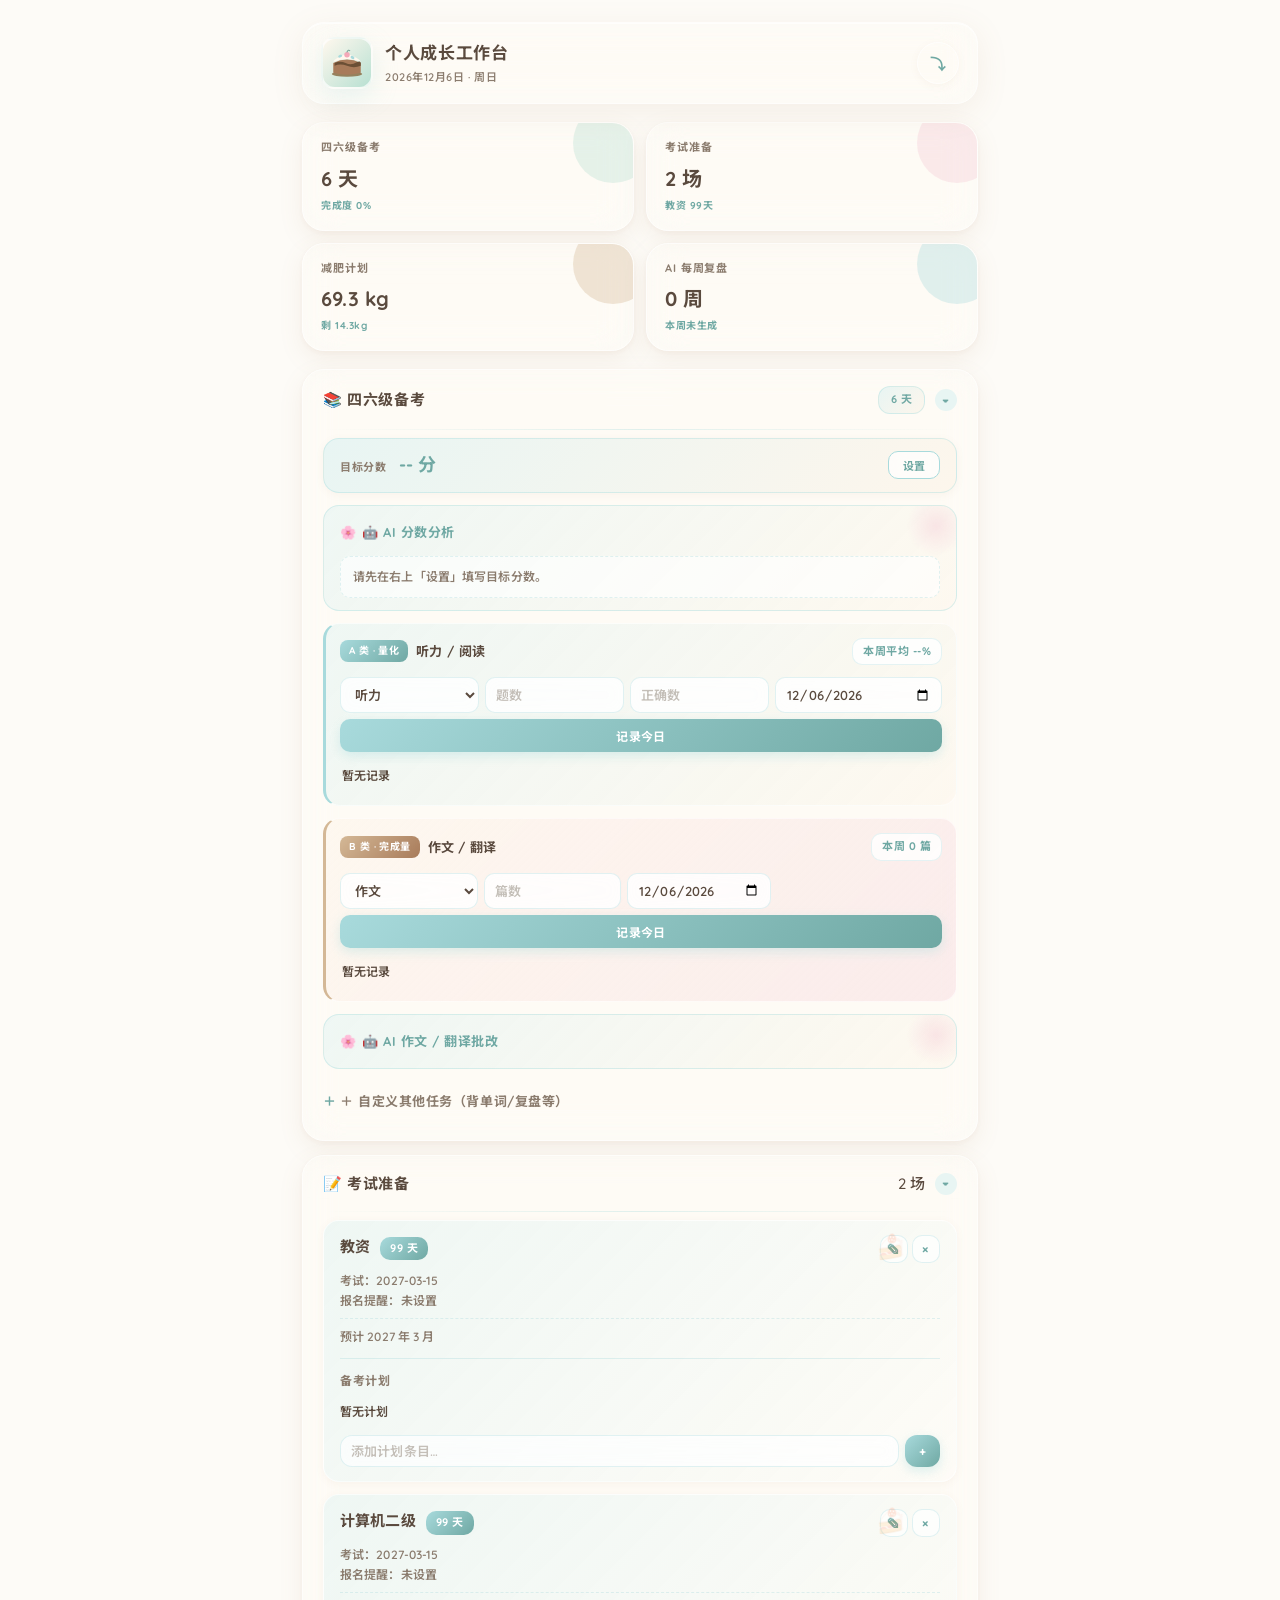
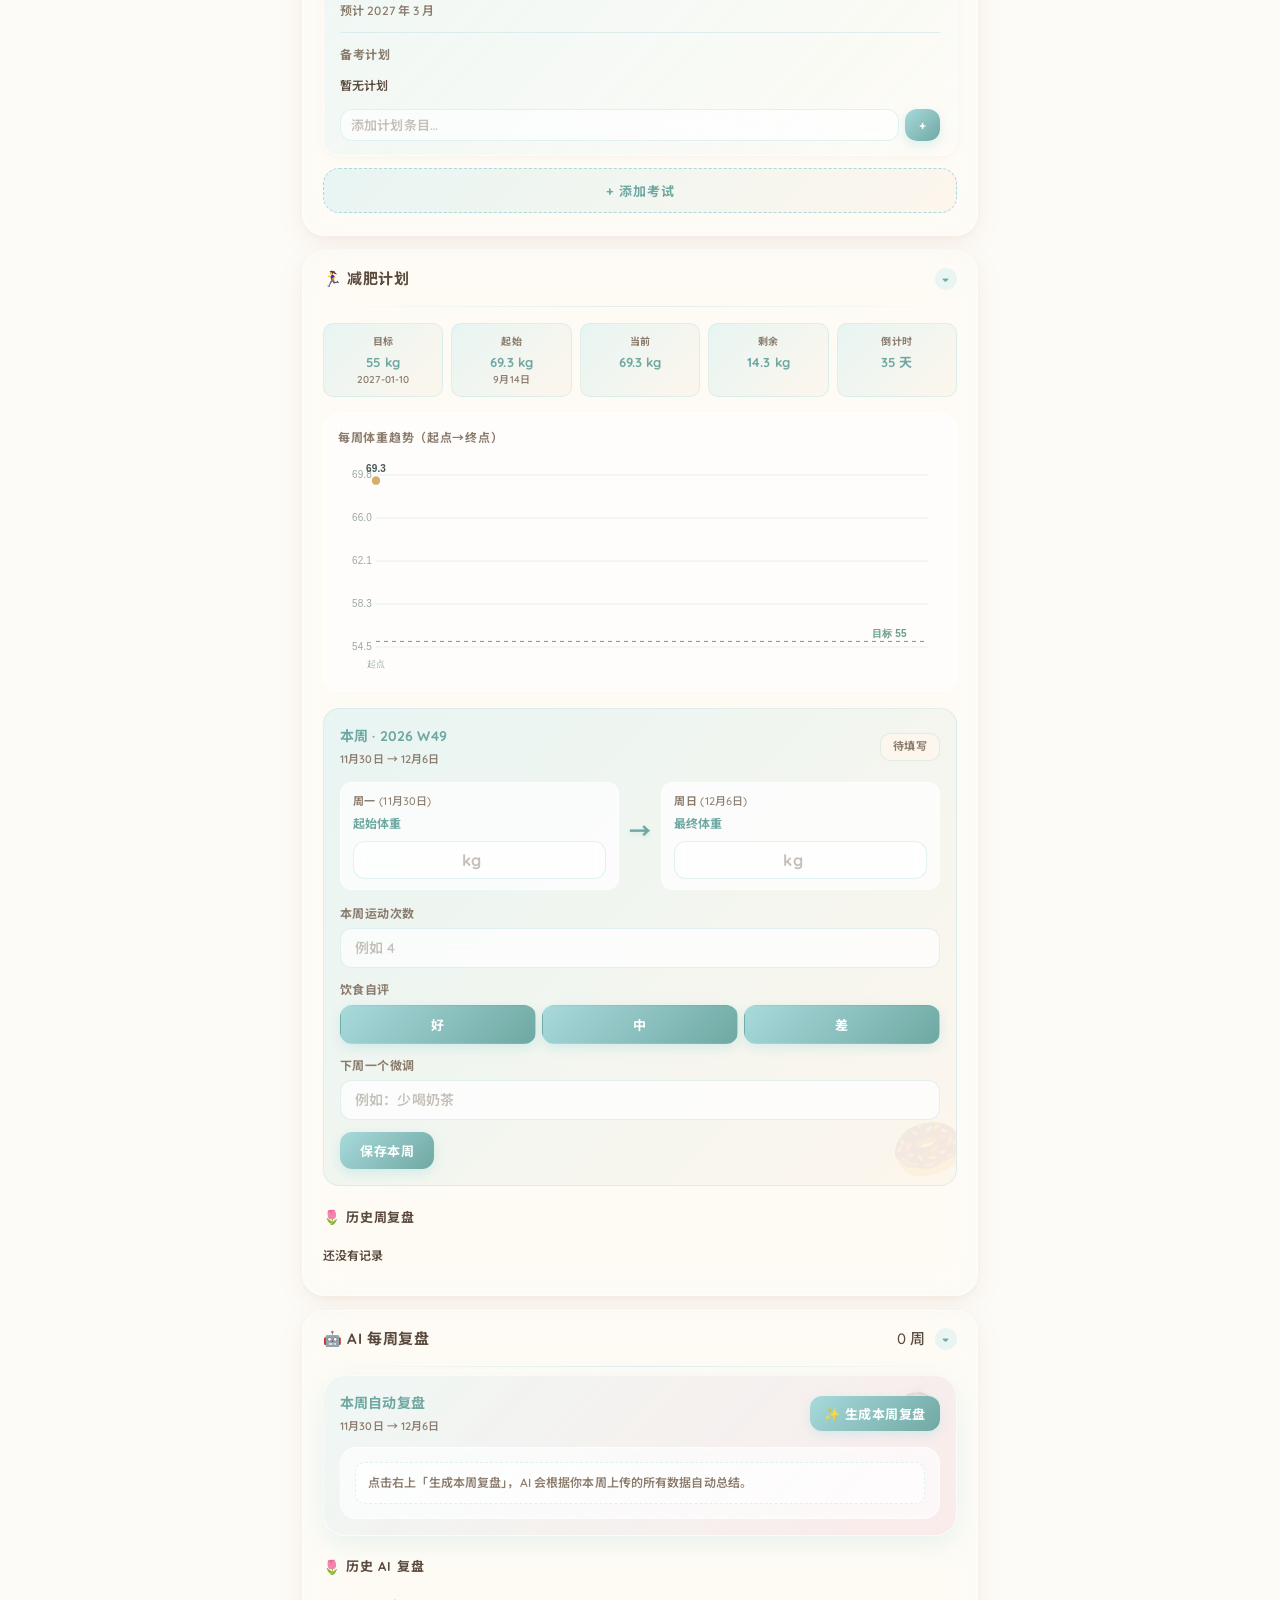
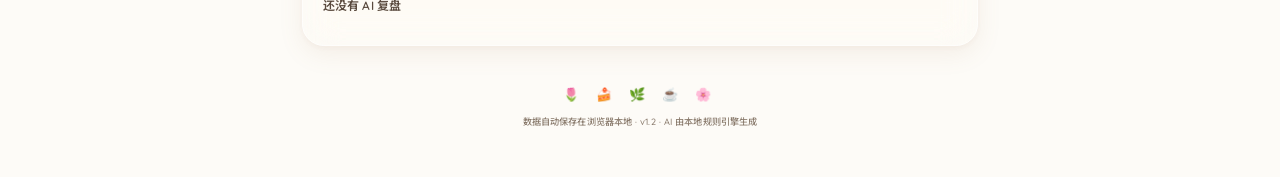
==== index.html @ 2eb0ab90 "Add files via upload" ====
<!DOCTYPE html>
<html lang="zh-CN">
<head>
<meta charset="UTF-8" />
<meta name="viewport" content="width=device-width, initial-scale=1.0, maximum-scale=1.0, user-scalable=no" />
<meta name="apple-mobile-web-app-capable" content="yes" />
<meta name="apple-mobile-web-app-status-bar-style" content="default" />
<meta name="theme-color" content="#a8dadc" />
<title>个人成长工作台</title>
<link rel="preconnect" href="https://fonts.googleapis.com">
<link rel="preconnect" href="https://fonts.gstatic.com" crossorigin>
<link href="https://fonts.googleapis.com/css2?family=Quicksand:wght@500;600;700&family=Noto+Sans+SC:wght@500;600;700&display=swap" rel="stylesheet">
<link rel="stylesheet" href="styles.css" />
</head>
<body>
<!-- 韩式装饰背景层：磨砂柔光 + 波点 + 蕾丝边缘 -->
<div class="bg-deco">
  <div class="bg-blob bg-blob-1"></div>
  <div class="bg-blob bg-blob-2"></div>
  <div class="bg-blob bg-blob-3"></div>
  <div class="bg-dots"></div>
  <svg class="bg-lace-top" viewBox="0 0 1200 60" preserveAspectRatio="none" aria-hidden="true">
    <path d="M0,30 Q30,0 60,30 T120,30 T180,30 T240,30 T300,30 T360,30 T420,30 T480,30 T540,30 T600,30 T660,30 T720,30 T780,30 T840,30 T900,30 T960,30 T1020,30 T1080,30 T1140,30 T1200,30 L1200,60 L0,60 Z" fill="rgba(255,255,255,0.55)"/>
  </svg>
  <svg class="bg-lace-bottom" viewBox="0 0 1200 60" preserveAspectRatio="none" aria-hidden="true">
    <path d="M0,30 Q30,60 60,30 T120,30 T180,30 T240,30 T300,30 T360,30 T420,30 T480,30 T540,30 T600,30 T660,30 T720,30 T780,30 T840,30 T900,30 T960,30 T1020,30 T1080,30 T1140,30 T1200,30 L1200,0 L0,0 Z" fill="rgba(255,255,255,0.45)"/>
  </svg>
</div>

<div class="app">
  <!-- 顶部 / 仪表盘 -->
  <header class="topbar">
    <div class="brand">
      <div class="logo">
        <svg viewBox="0 0 64 64" width="44" height="44" aria-hidden="true">
          <!-- 蛋糕底盘 -->
          <ellipse cx="32" cy="48" rx="22" ry="4" fill="#8b6f47" opacity="0.85"/>
          <!-- 蛋糕体（巧克力层） -->
          <path d="M12 32 Q32 22 52 32 L52 46 Q32 52 12 46 Z" fill="#a87b5a"/>
          <!-- 奶油层 -->
          <path d="M12 30 Q32 22 52 30 Q52 26 32 18 Q12 26 12 30 Z" fill="#fff8ee"/>
          <!-- 巧克力淋面 -->
          <path d="M14 32 Q22 28 30 32 Q38 36 46 31 Q52 28 52 32 L52 36 Q42 40 32 36 Q22 32 14 36 Z" fill="#6b4f35"/>
          <!-- 樱桃 -->
          <circle cx="32" cy="20" r="4" fill="#f4a8b8"/>
          <path d="M32 16 Q34 12 36 14" stroke="#7ba89a" stroke-width="1.5" fill="none" stroke-linecap="round"/>
          <!-- 薄荷叶 -->
          <ellipse cx="22" cy="22" rx="3" ry="2" fill="#a8dadc" transform="rotate(-25 22 22)"/>
          <ellipse cx="40" cy="24" rx="3" ry="2" fill="#a8dadc" transform="rotate(30 40 24)"/>
        </svg>
      </div>
      <div>
        <h1>个人成长工作台</h1>
        <div class="today" id="todayDate"></div>
      </div>
    </div>
    <button class="icon-btn" id="toggleAllBtn" title="展开/折叠全部">⤵︎</button>
  </header>

  <!-- 仪表盘卡片 -->
  <section class="dashboard">
    <div class="card-mini" data-target="cet">
      <div class="card-mini-title">四六级备考</div>
      <div class="card-mini-value" id="dashCetDays">-- 天</div>
      <div class="card-mini-sub" id="dashCetProgress">完成度 0%</div>
    </div>
    <div class="card-mini" data-target="exam">
      <div class="card-mini-title">考试准备</div>
      <div class="card-mini-value" id="dashExamCount">0 场</div>
      <div class="card-mini-sub" id="dashExamNearest">最近 --</div>
    </div>
    <div class="card-mini" data-target="weight">
      <div class="card-mini-title">减肥计划</div>
      <div class="card-mini-value" id="dashWeight">-- kg</div>
      <div class="card-mini-sub" id="dashWeightGoal">目标 55 kg</div>
    </div>
    <div class="card-mini" data-target="weekly">
      <div class="card-mini-title">AI 每周复盘</div>
      <div class="card-mini-value" id="dashWeeklyCount">0 周</div>
      <div class="card-mini-sub" id="dashWeeklyStatus">未生成</div>
    </div>
  </section>

  <!-- 模块 1：四六级 -->
  <section class="module" id="module-cet">
    <header class="module-header" data-collapse="cet">
      <h2>📚 四六级备考</h2>
      <div class="module-meta">
        <span id="cetCountdown" class="countdown">-- 天</span>
        <span class="collapse-icon">▾</span>
      </div>
    </header>
    <div class="module-body" id="body-cet">

      <!-- 目标分数 -->
      <div class="cet-goal-bar">
        <div class="cgb-text">
          <span class="cgb-label">目标分数</span>
          <span class="cgb-value" id="cetGoalDisplay">-- 分</span>
        </div>
        <div class="cgb-actions">
          <button class="btn-mini" id="editCetGoalBtn">设置</button>
        </div>
      </div>

      <!-- AI 分析 -->
      <details class="ai-panel" id="cetAIPanel" open>
        <summary>🤖 AI 分数分析</summary>
        <div class="ai-content" id="cetAIContent">
          <div class="ai-empty">先设置目标分数并录入数据，AI 才会出分析。</div>
        </div>
      </details>

      <!-- A 类 -->
      <div class="cet-block cet-a">
        <div class="cet-block-head">
          <span class="cet-tag tag-a">A 类 · 量化</span>
          <h3>听力 / 阅读</h3>
          <span class="cet-stat" id="cetAStat">本周平均 --%</span>
        </div>
        <form class="cet-add" id="cetAAddForm">
          <div class="cet-add-grid">
            <select id="cetAType" required>
              <option value="听力">听力</option>
              <option value="阅读">阅读</option>
            </select>
            <input type="number" id="cetACount" placeholder="题数" min="1" required />
            <input type="number" id="cetARight" placeholder="正确数" min="0" required />
            <input type="date" id="cetADate" required />
          </div>
          <button type="submit" class="btn-primary">记录今日</button>
        </form>
        <div class="cet-list" id="cetAList"></div>
      </div>

      <!-- B 类 -->
      <div class="cet-block cet-b">
        <div class="cet-block-head">
          <span class="cet-tag tag-b">B 类 · 完成量</span>
          <h3>作文 / 翻译</h3>
          <span class="cet-stat" id="cetBStat">本周 0 篇</span>
        </div>
        <form class="cet-add" id="cetBAddForm">
          <div class="cet-add-grid">
            <select id="cetBType" required>
              <option value="作文">作文</option>
              <option value="翻译">翻译</option>
            </select>
            <input type="number" id="etBCount" placeholder="篇数" min="1" required />
            <input type="date" id="cetBDate" required />
          </div>
          <button type="submit" class="btn-primary">记录今日</button>
        </form>
        <div class="cet-list" id="cetBList"></div>
      </div>

      <!-- AI 批改：作文/翻译 -->
      <details class="ai-panel" id="cetGradePanel">
        <summary>🤖 AI 作文 / 翻译批改</summary>
        <div class="ai-content">
          <form id="gradeForm" class="grade-form">
            <div class="form-row">
              <label>类型</label>
              <select id="gradeType" required>
                <option value="作文">作文</option>
                <option value="翻译">翻译</option>
              </select>
            </div>
            <div class="form-row">
              <label>原文（粘贴或上传图片）</label>
              <textarea id="gradeText" rows="6" maxlength="2000" placeholder="粘贴你写的英文…"></textarea>
            </div>
            <div class="form-row grade-upload-row">
              <label class="file-btn">
                📷 上传图片自动识别（OCR）
                <input type="file" id="gradeImage" accept="image/*" hidden />
              </label>
              <span class="file-status" id="gradeOcrStatus"></span>
              <button type="button" class="btn-mini" id="clearOcrBtn" style="display:none;">清除识别结果</button>
            </div>
            <button type="submit" class="btn-primary">🤖 AI 批改</button>
          </form>

          <div class="grade-result" id="gradeResult"></div>

          <h4 class="section-subtitle">批改记录</h4>
          <div class="grade-history" id="gradeHistory"></div>
        </div>
      </details>

      <!-- 自定义任务 -->
      <details class="add-task-wrap">
        <summary>＋ 自定义其他任务（背单词/复盘等）</summary>
        <form class="add-form" id="cetAddForm" style="margin-top:8px;">
          <input type="text" id="cetNewTask" placeholder="任务名…" maxlength="40" required />
          <button type="submit" class="btn-primary">添加</button>
        </form>
        <div class="task-list" id="cetTaskList" style="margin-top:8px;"></div>
      </details>

    </div>
  </section>

  <!-- 模块 2：考试准备 -->
  <section class="module" id="module-exam">
    <header class="module-header" data-collapse="exam">
      <h2>📝 考试准备</h2>
      <div class="module-meta">
        <span id="examTotal">0 场</span>
        <span class="collapse-icon">▾</span>
      </div>
    </header>
    <div class="module-body" id="body-exam">
      <div id="examList" class="exam-list"></div>
      <button class="btn-add-exam" id="addExamBtn">+ 添加考试</button>
    </div>
  </section>

  <!-- 模块 3：减肥计划 -->
  <section class="module" id="module-weight">
    <header class="module-header" data-collapse="weight">
      <h2>🏃‍♀️ 减肥计划</h2>
      <div class="module-meta">
        <span class="collapse-icon">▾</span>
      </div>
    </header>
    <div class="module-body" id="body-weight">
      <div class="weight-summary">
        <div class="weight-stat">
          <div class="label">目标</div>
          <div class="value">55 kg<br><small>2027-01-10</small></div>
        </div>
        <div class="weight-stat">
          <div class="label">起始</div>
          <div class="value">69.3 kg<br><small>9月14日</small></div>
        </div>
        <div class="weight-stat">
          <div class="label">当前</div>
          <div class="value" id="weightCurrent">--</div>
        </div>
        <div class="weight-stat">
          <div class="label">剩余</div>
          <div class="value" id="weightRemain">--</div>
        </div>
        <div class="weight-stat">
          <div class="label">倒计时</div>
          <div class="value" id="weightCountdown">--</div>
        </div>
      </div>

      <div class="weight-chart-wrap">
        <div class="chart-header"><h3>每周体重趋势（起点→终点）</h3></div>
        <canvas id="weightChart" width="600" height="240"></canvas>
      </div>

      <!-- 本周周记录 -->
      <div class="weight-week-card" id="weightWeekCard">
        <div class="week-card-head">
          <div>
            <div class="week-card-title" id="weekCardTitle">本周</div>
            <div class="week-card-dates" id="weekCardDates">-- → --</div>
          </div>
          <div class="week-card-status" id="weekCardStatus">待填写</div>
        </div>

        <div class="dual-weight">
          <div class="dw-block">
            <div class="dw-label">周一 <span id="dwMonDate">--</span></div>
            <div class="dw-name">起始体重</div>
            <input type="number" step="0.1" id="wwStartWeight" placeholder="kg" />
          </div>
          <div class="dw-arrow">→</div>
          <div class="dw-block">
            <div class="dw-label">周日 <span id="dwSunDate">--</span></div>
            <div class="dw-name">最终体重</div>
            <input type="number" step="0.1" id="wwEndWeight" placeholder="kg" />
          </div>
        </div>

        <div class="form-row">
          <label>本周运动次数</label>
          <input type="number" id="wwExercise" min="0" placeholder="例如 4" />
        </div>
        <div class="form-row">
          <label>饮食自评</label>
          <div class="rating-group" id="wwRatingGroup">
            <button type="button" data-val="好">好</button>
            <button type="button" data-val="中">中</button>
            <button type="button" data-val="差">差</button>
          </div>
        </div>
        <div class="form-row">
          <label>下周一个微调</label>
          <input type="text" id="wwTweak" maxlength="60" placeholder="例如：少喝奶茶" />
        </div>
        <button type="submit" class="btn-primary" id="wwSubmitBtn">保存本周</button>
      </div>

      <h3 class="section-title">历史周复盘</h3>
      <div id="weeklyWeightList" class="weekly-list"></div>
    </div>
  </section>

  <!-- 模块 4：AI 每周复盘 -->
  <section class="module" id="module-weekly">
    <header class="module-header" data-collapse="weekly">
      <h2>🤖 AI 每周复盘</h2>
      <div class="module-meta">
        <span id="weeklyTotal">0 周</span>
        <span class="collapse-icon">▾</span>
      </div>
    </header>
    <div class="module-body" id="body-weekly">
      <div class="ai-card">
        <div class="ai-card-head">
          <div>
            <div class="ai-card-title">本周自动复盘</div>
            <div class="ai-card-sub" id="aiWeekRange">-- → --</div>
          </div>
          <button class="btn-primary" id="genWeeklyBtn">✨ 生成本周复盘</button>
        </div>
        <div class="ai-result" id="aiWeeklyResult">
          <div class="ai-empty">点击右上「生成本周复盘」，AI 会根据你本周上传的所有数据自动总结。</div>
        </div>
      </div>

      <h3 class="section-title">历史 AI 复盘</h3>
      <div id="weeklyReviewList" class="weekly-list"></div>
    </div>
  </section>

  <footer class="footer">
    <small>数据自动保存在浏览器本地 · v1.2 · AI 由本地规则引擎生成</small>
  </footer>
</div>

<!-- 目标分数弹窗 -->
<div class="modal" id="goalModal">
  <div class="modal-content">
    <div class="modal-header">
      <h3>设置四六级目标分数</h3>
      <button class="close-btn" id="goalModalClose">×</button>
    </div>
    <form id="goalForm">
      <div class="form-row">
        <label>目标分数（425=及格，500=良好，600=优秀，650=高分）</label>
        <input type="number" id="goalInput" min="0" max="710" required />
      </div>
      <div class="modal-actions">
        <button type="button" class="btn-secondary" id="goalModalCancel">取消</button>
        <button type="submit" class="btn-primary">保存</button>
      </div>
    </form>
  </div>
</div>

<!-- 添加考试弹窗 -->
<div class="modal" id="examModal">
  <div class="modal-content">
    <div class="modal-header">
      <h3 id="examModalTitle">添加考试</h3>
      <button class="close-btn" id="examModalClose">×</button>
    </div>
    <form id="examForm">
      <input type="hidden" id="examEditId" />
      <div class="form-row">
        <label>考试名称</label>
        <input type="text" id="examName" maxlength="30" required />
      </div>
      <div class="form-row">
        <label>考试日期</label>
        <input type="date" id="examDate" />
      </div>
      <div class="form-row">
        <label>报名提醒日期</label>
        <input type="date" id="examSignDate" />
      </div>
      <div class="form-row">
        <label>备注</label>
        <textarea id="examNote" rows="2" maxlength="120"></textarea>
      </div>
      <div class="modal-actions">
        <button type="button" class="btn-secondary" id="examModalCancel">取消</button>
        <button type="submit" class="btn-primary">保存</button>
      </div>
    </form>
  </div>
</div>

<div class="toast" id="toast"></div>

<!-- OCR 加载提示 -->
<div id="ocrLoader" class="ocr-loader" style="display:none;">
  <div class="ocr-loader-inner">
    <div class="spinner"></div>
    <div>首次使用 OCR 正在加载识别引擎（约 13MB）…</div>
    <div class="ocr-sub" id="ocrLoaderSub">0%</div>
  </div>
</div>

<script src="app.js"></script>
</body>
</html>
---- styles.css ----
/* ==========================================================
   🌿🍰 薄荷巧克力 · 韩式简约治愈风
   ========================================================== */

:root {
  /* —— 薄荷巧克力主题 —— */
  --primary: #a8dadc;          /* Tiffany 蓝 / 薄荷绿 */
  --primary-2: #b8e0d2;        /* 浅薄荷 */
  --primary-dark: #6fa8a3;     /* 深薄荷 */
  --primary-bg: #e8f5f3;       /* 薄荷奶霜 */

  --choco: #a87b5a;            /* 巧克力棕 */
  --choco-dark: #6b4f35;       /* 深可可 */
  --choco-light: #d4b896;      /* 牛奶巧克力 */
  --cream: #fff8ee;            /* 奶油白 */
  --cream-2: #fdf6ec;          /* 浅奶油 */

  --accent-pink: #f4c8d4;      /* 淡粉（点缀） */
  --accent-rose: #e8a8b8;      /* 樱花粉 */
  --gray-soft: #e8e6e1;        /* 雾灰 */
  --gray-mid: #c4bfb8;         /* 中雾灰 */

  --bg: #fdfbf7;               /* 整体奶白底 */
  --bg-gradient: linear-gradient(135deg, #fdf6ec 0%, #e8f5f3 50%, #f4e8e0 100%);
  --card: rgba(255, 255, 255, 0.72);
  --card-solid: #ffffff;
  --text: #5a4a3e;             /* 暖棕文字 */
  --text-soft: #8b7c6e;        /* 浅棕 */
  --text-mint: #6fa8a3;        /* 薄荷色文字 */
  --border: rgba(168, 219, 220, 0.35);

  --shadow-sm: 0 2px 8px rgba(168, 123, 90, 0.06);
  --shadow-md: 0 8px 24px rgba(168, 123, 90, 0.10), 0 2px 6px rgba(168, 123, 90, 0.05);
  --shadow-lg: 0 16px 48px rgba(168, 123, 90, 0.14), 0 4px 12px rgba(168, 123, 90, 0.06);
  --shadow-mint: 0 8px 24px rgba(168, 219, 220, 0.25);

  --radius-sm: 10px;
  --radius: 16px;
  --radius-lg: 22px;
  --radius-xl: 28px;

  --font-base: "Quicksand", "Noto Sans SC", "Hiragino Sans GB", "PingFang SC",
               "Microsoft YaHei UI", "HarmonyOS Sans SC", sans-serif;

  --glass-blur: blur(18px) saturate(140%);
  --glass-border: 1px solid rgba(255, 255, 255, 0.6);
  --glass-shadow: 0 8px 32px rgba(168, 123, 90, 0.10),
                  inset 0 1px 0 rgba(255, 255, 255, 0.7);
}

/* ===== 全局 ===== */
*, *::before, *::after {
  font-family: var(--font-base) !important;
  font-weight: 500;
  letter-spacing: 0.01em;
  box-sizing: border-box;
  margin: 0;
  padding: 0;
}

html, body {
  background: var(--bg);
  color: var(--text);
  font-family: var(--font-base);
  font-size: 15px;
  line-height: 1.6;
  font-weight: 500;
  -webkit-font-smoothing: antialiased;
  -webkit-tap-highlight-color: transparent;
  min-height: 100vh;
  position: relative;
  overflow-x: hidden;
}

body::before {
  /* 整页磨砂奶白渐变 */
  content: '';
  position: fixed;
  inset: 0;
  background: var(--bg-gradient);
  z-index: -2;
  pointer-events: none;
}

h1, h2, h3, h4 {
  font-family: var(--font-base);
  font-weight: 700 !important;
  letter-spacing: 0.02em;
  color: var(--text);
}

input, textarea, select, button {
  font-family: var(--font-base) !important;
  font-weight: 600;
}

/* ===== 韩式装饰背景层 ===== */
.bg-deco {
  position: fixed;
  inset: 0;
  z-index: -1;
  pointer-events: none;
  overflow: hidden;
}
.bg-blob {
  position: absolute;
  border-radius: 50%;
  filter: blur(60px);
  opacity: 0.45;
  animation: float 14s ease-in-out infinite;
}
.bg-blob-1 { width: 360px; height: 360px; background: #b8e0d2; top: -80px; left: -80px; animation-delay: 0s; }
.bg-blob-2 { width: 320px; height: 320px; background: #f4c8d4; bottom: 8%; right: -100px; animation-delay: -4s; }
.bg-blob-3 { width: 280px; height: 280px; background: #d4b896; top: 45%; left: 40%; opacity: 0.25; animation-delay: -8s; }

@keyframes float {
  0%, 100% { transform: translate(0, 0) scale(1); }
  50%      { transform: translate(30px, -20px) scale(1.06); }
}

.bg-dots {
  position: absolute;
  inset: 0;
  background-image:
    radial-gradient(circle, rgba(168, 123, 90, 0.10) 1.2px, transparent 1.5px);
  background-size: 28px 28px;
  opacity: 0.5;
}

.bg-lace-top {
  position: absolute;
  top: 0; left: 0;
  width: 100%;
  height: 32px;
  opacity: 0.7;
}
.bg-lace-bottom {
  position: absolute;
  bottom: 0; left: 0;
  width: 100%;
  height: 32px;
  opacity: 0.7;
}

/* ===== 容器 ===== */
.app {
  max-width: 720px;
  margin: 0 auto;
  padding: 18px;
  padding-bottom: 100px;
  position: relative;
}

/* ===== 顶部（磨砂导航） ===== */
.topbar {
  display: flex;
  justify-content: space-between;
  align-items: center;
  padding: 14px 18px;
  background: var(--glass-blur);
  -webkit-backdrop-filter: var(--glass-blur);
  backdrop-filter: var(--glass-blur);
  border: var(--glass-border);
  border-radius: var(--radius-lg);
  box-shadow: var(--glass-shadow);
  margin-bottom: 18px;
  position: sticky;
  top: 8px;
  z-index: 50;
}

.brand { display: flex; align-items: center; gap: 12px; }
.logo {
  width: 52px; height: 52px;
  border-radius: 14px;
  background: linear-gradient(135deg, var(--cream) 0%, var(--primary-2) 100%);
  display: flex; align-items: center; justify-content: center;
  box-shadow: var(--shadow-mint);
  flex-shrink: 0;
  border: 2px solid rgba(255, 255, 255, 0.7);
}
.topbar h1 {
  font-size: 17px;
  font-weight: 700 !important;
  color: var(--text);
  letter-spacing: 0.04em;
}
.today {
  font-size: 11px;
  color: var(--text-soft);
  margin-top: 3px;
  font-weight: 600;
  letter-spacing: 0.05em;
}

.icon-btn {
  background: var(--glass-blur);
  -webkit-backdrop-filter: var(--glass-blur);
  backdrop-filter: var(--glass-blur);
  border: var(--glass-border);
  width: 42px; height: 42px;
  border-radius: 50%;
  cursor: pointer;
  font-size: 16px;
  color: var(--text-mint);
  font-weight: 700;
  box-shadow: var(--shadow-sm);
  transition: all .25s ease;
}
.icon-btn:hover { transform: rotate(180deg); background: var(--primary-2); }

/* ===== 仪表盘 ===== */
.dashboard {
  display: grid;
  grid-template-columns: repeat(2, 1fr);
  gap: 12px;
  margin-bottom: 18px;
}

.card-mini {
  background: var(--glass-blur);
  -webkit-backdrop-filter: var(--glass-blur);
  backdrop-filter: var(--glass-blur);
  border-radius: var(--radius-lg);
  padding: 16px 18px;
  box-shadow: var(--shadow-md);
  border: var(--glass-border);
  cursor: pointer;
  transition: all .3s cubic-bezier(.4, 0, .2, 1);
  position: relative;
  overflow: hidden;
}
.card-mini::before {
  content: '';
  position: absolute;
  top: -20px; right: -20px;
  width: 80px; height: 80px;
  border-radius: 50%;
  background: var(--primary-2);
  opacity: 0.35;
  transition: all .3s;
}
.card-mini:nth-child(2)::before { background: var(--accent-pink); }
.card-mini:nth-child(3)::before { background: var(--choco-light); }
.card-mini:nth-child(4)::before { background: var(--primary); }
.card-mini:active { transform: scale(0.97); }
.card-mini:hover { transform: translateY(-3px); box-shadow: var(--shadow-lg); }
.card-mini:hover::before { transform: scale(1.3); opacity: 0.5; }

.card-mini-title {
  font-size: 11px;
  color: var(--text-soft);
  margin-bottom: 6px;
  font-weight: 700;
  letter-spacing: 0.08em;
  position: relative;
}
.card-mini-value {
  font-size: 20px;
  color: var(--text);
  margin-bottom: 3px;
  font-weight: 700 !important;
  position: relative;
}
.card-mini-sub {
  font-size: 10px;
  color: var(--text-mint);
  font-weight: 700;
  position: relative;
  letter-spacing: 0.05em;
}

/* ===== 模块 ===== */
.module {
  background: var(--glass-blur);
  -webkit-backdrop-filter: var(--glass-blur);
  backdrop-filter: var(--glass-blur);
  border-radius: var(--radius-lg);
  box-shadow: var(--shadow-md);
  margin-bottom: 14px;
  overflow: hidden;
  border: var(--glass-border);
  position: relative;
  transition: all .3s ease;
}

.module-header {
  display: flex;
  justify-content: space-between;
  align-items: center;
  padding: 16px 20px;
  cursor: pointer;
  user-select: none;
  position: relative;
}
.module-header::after {
  content: '';
  position: absolute;
  bottom: 0; left: 20px; right: 20px;
  height: 1px;
  background: linear-gradient(90deg, transparent, var(--border), transparent);
}

.module-header h2 {
  font-size: 15px;
  font-weight: 700 !important;
  color: var(--text);
  letter-spacing: 0.04em;
  display: flex;
  align-items: center;
  gap: 6px;
}

.module-meta { display: flex; align-items: center; gap: 10px; }
.countdown {
  background: linear-gradient(135deg, var(--primary-bg) 0%, var(--cream-2) 100%);
  color: var(--text-mint);
  font-size: 11px;
  padding: 4px 12px;
  border-radius: 12px;
  font-weight: 700;
  letter-spacing: 0.04em;
  border: 1px solid rgba(168, 219, 220, 0.4);
}
.collapse-icon {
  color: var(--text-mint);
  transition: transform .35s cubic-bezier(.4, 0, .2, 1);
  font-size: 13px;
  font-weight: 700;
  width: 22px; height: 22px;
  border-radius: 50%;
  background: var(--primary-bg);
  display: inline-flex;
  align-items: center;
  justify-content: center;
}
.module.collapsed .collapse-icon { transform: rotate(-90deg); }
.module-body {
  padding: 8px 20px 22px;
  max-height: 4500px;
  transition: max-height .4s cubic-bezier(.4, 0, .2, 1), padding .3s ease, opacity .3s ease;
  opacity: 1;
}
.module.collapsed .module-body {
  max-height: 0;
  padding-top: 0;
  padding-bottom: 0;
  opacity: 0;
  overflow: hidden;
}

/* ===== 按钮 ===== */
.btn-primary {
  background: linear-gradient(135deg, var(--primary) 0%, var(--primary-dark) 100%);
  color: white;
  border: none;
  padding: 9px 20px;
  border-radius: 12px;
  font-size: 13px;
  cursor: pointer;
  font-weight: 700;
  transition: all .25s ease;
  box-shadow: 0 4px 12px rgba(168, 219, 220, 0.4);
  letter-spacing: 0.04em;
}
.btn-primary:hover {
  transform: translateY(-1px);
  box-shadow: 0 6px 18px rgba(168, 219, 220, 0.55);
}
.btn-primary:active { transform: translateY(0); }

.btn-secondary {
  background: var(--cream-2);
  color: var(--text);
  border: 1px solid var(--border);
  padding: 9px 20px;
  border-radius: 12px;
  font-size: 13px;
  cursor: pointer;
  font-weight: 700;
  transition: all .25s ease;
}
.btn-secondary:hover { background: var(--gray-soft); }

/* ===== 表单 ===== */
input[type="text"], input[type="number"], input[type="date"], textarea, select {
  width: 100%;
  padding: 10px 14px;
  border: 1.5px solid var(--border);
  border-radius: 12px;
  font-size: 14px;
  background: rgba(255, 255, 255, 0.7);
  color: var(--text);
  outline: none;
  transition: all .25s ease;
  -webkit-backdrop-filter: blur(8px);
  backdrop-filter: blur(8px);
}
input:focus, textarea:focus, select:focus {
  border-color: var(--primary);
  background: rgba(255, 255, 255, 0.9);
  box-shadow: 0 0 0 3px rgba(168, 219, 220, 0.2);
}
input::placeholder, textarea::placeholder { color: var(--gray-mid); }

.form-row { margin-bottom: 12px; }
.form-row label {
  display: block;
  font-size: 12px;
  color: var(--text-soft);
  margin-bottom: 5px;
  font-weight: 700;
  letter-spacing: 0.04em;
}

/* ===== 任务列表 / 进度条 ===== */
.progress-wrap { margin: 6px 0 14px; }
.progress-info {
  display: flex;
  justify-content: space-between;
  font-size: 11px;
  color: var(--text-soft);
  margin-bottom: 6px;
  font-weight: 700;
  letter-spacing: 0.04em;
}
.progress-bar {
  height: 8px;
  background: rgba(168, 219, 220, 0.2);
  border-radius: 4px;
  overflow: hidden;
  position: relative;
}
.progress-fill {
  height: 100%;
  background: linear-gradient(90deg, var(--primary-2), var(--primary), var(--primary-dark));
  width: 0%;
  border-radius: 4px;
  transition: width .6s cubic-bezier(.4, 0, .2, 1);
  box-shadow: 0 0 8px rgba(168, 219, 220, 0.4);
}

.task-item {
  display: flex;
  align-items: center;
  gap: 10px;
  padding: 10px 4px;
  border-bottom: 1px dashed var(--border);
}
.task-item:last-child { border-bottom: none; }
.task-check {
  width: 22px; height: 22px;
  border: 2px solid var(--primary);
  border-radius: 50%;
  background: transparent;
  cursor: pointer;
  flex-shrink: 0;
  display: flex; align-items: center; justify-content: center;
  transition: all .25s ease;
}
.task-check.done {
  background: linear-gradient(135deg, var(--primary), var(--primary-dark));
  border-color: var(--primary-dark);
  color: white;
  font-weight: 800;
}
.task-text { flex: 1; font-size: 14px; font-weight: 600; color: var(--text); }
.task-text.done { text-decoration: line-through; color: var(--text-soft); }
.task-delete {
  background: none;
  border: none;
  color: var(--text-soft);
  cursor: pointer;
  font-size: 16px;
  padding: 2px 6px;
  font-weight: 700;
  transition: all .2s;
}
.task-delete:hover { color: var(--accent-rose); }

/* ===== CET 模块 ===== */
.cet-goal-bar {
  background: linear-gradient(135deg, var(--primary-bg) 0%, var(--cream-2) 100%);
  border-radius: var(--radius);
  padding: 12px 16px;
  margin-bottom: 12px;
  display: flex;
  align-items: center;
  justify-content: space-between;
  border: 1px solid rgba(168, 219, 220, 0.4);
  box-shadow: var(--shadow-sm);
}
.cgb-label { font-size: 11px; color: var(--text-soft); font-weight: 700; letter-spacing: 0.06em; }
.cgb-value {
  font-size: 18px;
  color: var(--text-mint);
  font-weight: 700 !important;
  margin-left: 8px;
}
.cgb-actions { display: flex; gap: 6px; }
.btn-mini {
  background: rgba(255, 255, 255, 0.7);
  color: var(--text-mint);
  border: 1px solid var(--primary);
  padding: 5px 14px;
  border-radius: 10px;
  font-size: 11px;
  cursor: pointer;
  font-weight: 700;
  transition: all .25s ease;
  -webkit-backdrop-filter: blur(8px);
  backdrop-filter: blur(8px);
}
.btn-mini:hover {
  background: var(--primary);
  color: white;
  transform: translateY(-1px);
}

.cet-block {
  background: rgba(255, 255, 255, 0.55);
  -webkit-backdrop-filter: blur(12px);
  backdrop-filter: blur(12px);
  border-radius: var(--radius);
  padding: 14px;
  margin-bottom: 12px;
  border: 1px solid rgba(255, 255, 255, 0.6);
  position: relative;
  overflow: hidden;
}
.cet-block.cet-a {
  background: linear-gradient(135deg, rgba(232, 245, 243, 0.7) 0%, rgba(253, 246, 236, 0.6) 100%);
  border-left: 3px solid var(--primary);
}
.cet-block.cet-b {
  background: linear-gradient(135deg, rgba(253, 246, 236, 0.7) 0%, rgba(244, 200, 212, 0.3) 100%);
  border-left: 3px solid var(--choco-light);
}
.cet-block-head {
  display: flex;
  align-items: center;
  gap: 8px;
  margin-bottom: 12px;
}
.cet-block-head h3 { font-size: 13px; font-weight: 700 !important; color: var(--text); }
.cet-tag {
  font-size: 10px;
  padding: 3px 9px;
  border-radius: 8px;
  font-weight: 700;
  letter-spacing: 0.04em;
}
.tag-a {
  background: linear-gradient(135deg, var(--primary), var(--primary-dark));
  color: white;
}
.tag-b {
  background: linear-gradient(135deg, var(--choco-light), var(--choco));
  color: white;
}
.cet-stat {
  margin-left: auto;
  font-size: 11px;
  color: var(--text-mint);
  background: rgba(255, 255, 255, 0.8);
  padding: 4px 10px;
  border-radius: 10px;
  font-weight: 700;
  letter-spacing: 0.04em;
  border: 1px solid rgba(168, 219, 220, 0.3);
}

.cet-add { margin-bottom: 8px; }
.cet-add-grid {
  display: grid;
  grid-template-columns: 1fr 1fr 1fr 1.2fr;
  gap: 6px;
  margin-bottom: 6px;
}
.cet-add-grid input, .cet-add-grid select {
  font-size: 13px;
  padding: 8px 10px;
  border-radius: 10px;
  background: rgba(255, 255, 255, 0.85);
}
.cet-add button {
  font-size: 12px;
  padding: 8px 14px;
  width: 100%;
  border-radius: 10px;
}

.cet-list { display: flex; flex-direction: column; gap: 6px; }
.cet-record {
  display: flex;
  align-items: center;
  gap: 8px;
  padding: 9px 12px;
  background: rgba(255, 255, 255, 0.7);
  -webkit-backdrop-filter: blur(8px);
  backdrop-filter: blur(8px);
  border-radius: 12px;
  font-size: 13px;
  border: 1px solid rgba(255, 255, 255, 0.6);
  transition: all .2s ease;
}
.cet-record:hover { transform: translateX(2px); box-shadow: var(--shadow-sm); }
.cet-record .cr-type {
  font-weight: 700;
  padding: 3px 9px;
  border-radius: 8px;
  background: linear-gradient(135deg, var(--primary-bg), var(--primary-2));
  color: var(--text-mint);
  font-size: 11px;
}
.cet-record .cr-info { flex: 1; font-weight: 600; }
.cet-record .cr-info b { font-weight: 800; }
.cet-record .cr-rate {
  font-weight: 700;
  color: var(--primary-dark);
  font-size: 13px;
}
.cet-record .cr-date { font-size: 11px; color: var(--text-soft); font-weight: 600; }
.cet-record .cr-del {
  background: none; border: none; color: var(--text-soft);
  cursor: pointer; font-size: 16px; padding: 0 4px;
  transition: all .2s;
}
.cet-record .cr-del:hover { color: var(--accent-rose); }

.add-task-wrap summary {
  font-size: 13px;
  color: var(--text-soft);
  cursor: pointer;
  padding: 10px 0 6px;
  font-weight: 700;
  letter-spacing: 0.04em;
  list-style: none;
}
.add-task-wrap summary::before { content: '＋ '; color: var(--primary-dark); font-weight: 800; }
.add-task-wrap[open] summary { color: var(--text-mint); }

.add-form { display: flex; gap: 8px; }

/* ===== 考试 ===== */
.exam-list { display: flex; flex-direction: column; gap: 12px; }
.exam-card {
  border: 1px solid rgba(255, 255, 255, 0.6);
  border-radius: var(--radius);
  padding: 14px 16px;
  background: linear-gradient(135deg, rgba(232, 245, 243, 0.7) 0%, rgba(253, 251, 247, 0.6) 100%);
  -webkit-backdrop-filter: blur(12px);
  backdrop-filter: blur(12px);
  box-shadow: var(--shadow-sm);
  transition: all .3s ease;
  position: relative;
  overflow: hidden;
}
.exam-card::before {
  content: '🍰';
  position: absolute;
  top: 6px; right: 50px;
  font-size: 24px;
  opacity: 0.15;
}
.exam-card:hover { transform: translateY(-2px); box-shadow: var(--shadow-md); }

.exam-head {
  display: flex;
  justify-content: space-between;
  align-items: start;
  gap: 8px;
  margin-bottom: 8px;
}
.exam-title { font-size: 15px; font-weight: 700 !important; color: var(--text); }
.exam-meta {
  font-size: 12px;
  color: var(--text-soft);
  margin-top: 4px;
  line-height: 1.7;
  font-weight: 600;
}
.exam-actions { display: flex; gap: 4px; flex-shrink: 0; }
.exam-actions button {
  background: rgba(255, 255, 255, 0.7);
  border: 1px solid var(--border);
  width: 28px; height: 28px;
  border-radius: 10px;
  cursor: pointer;
  font-size: 13px;
  color: var(--text-mint);
  font-weight: 700;
  transition: all .2s;
}
.exam-actions button:hover { background: var(--primary); color: white; }
.exam-actions .delete:hover { background: var(--accent-rose); border-color: var(--accent-rose); }

.exam-countdown {
  display: inline-block;
  background: linear-gradient(135deg, var(--primary), var(--primary-dark));
  color: white;
  font-size: 11px;
  padding: 3px 10px;
  border-radius: 10px;
  margin-left: 6px;
  font-weight: 700;
  letter-spacing: 0.04em;
}
.exam-note {
  font-size: 12px;
  color: var(--text-soft);
  margin-top: 6px;
  padding-top: 8px;
  border-top: 1px dashed var(--border);
  font-weight: 600;
}

.exam-plans {
  margin-top: 12px;
  padding-top: 12px;
  border-top: 1px solid var(--border);
}
.exam-plans h4 {
  font-size: 12px;
  margin-bottom: 8px;
  color: var(--text-soft);
  font-weight: 700 !important;
  letter-spacing: 0.06em;
}
.plan-item {
  display: flex;
  align-items: center;
  gap: 8px;
  padding: 6px 0;
  font-size: 13px;
}
.plan-item .plan-check {
  width: 18px; height: 18px;
  border: 1.5px solid var(--primary);
  border-radius: 50%;
  cursor: pointer;
  flex-shrink: 0;
  display: flex;
  align-items: center;
  justify-content: center;
  font-size: 10px;
  color: transparent;
  font-weight: 800;
  transition: all .25s;
}
.plan-item .plan-check.done {
  background: linear-gradient(135deg, var(--primary), var(--primary-dark));
  color: white;
  border-color: var(--primary-dark);
}
.plan-item .plan-text { flex: 1; font-weight: 600; color: var(--text); }
.plan-item .plan-text.done { text-decoration: line-through; color: var(--text-soft); }
.plan-item .plan-del {
  background: none; border: none; color: var(--text-soft);
  cursor: pointer; font-size: 14px; font-weight: 700;
}
.plan-item .plan-del:hover { color: var(--accent-rose); }
.plan-add { display: flex; gap: 6px; margin-top: 10px; }
.plan-add input { font-size: 13px; padding: 7px 10px; }
.plan-add button { font-size: 12px; padding: 7px 14px; }

.btn-add-exam {
  width: 100%;
  background: linear-gradient(135deg, var(--primary-bg) 0%, var(--cream-2) 100%);
  border: 1.5px dashed var(--primary);
  color: var(--text-mint);
  padding: 12px;
  border-radius: var(--radius);
  font-size: 13px;
  cursor: pointer;
  margin-top: 12px;
  font-weight: 700;
  letter-spacing: 0.06em;
  transition: all .25s;
}
.btn-add-exam:hover {
  background: linear-gradient(135deg, var(--primary) 0%, var(--primary-dark) 100%);
  color: white;
  border-style: solid;
}

/* ===== 减肥 ===== */
.weight-summary {
  display: grid;
  grid-template-columns: repeat(5, 1fr);
  gap: 8px;
  margin: 8px 0 16px;
}
.weight-stat {
  background: linear-gradient(135deg, var(--primary-bg) 0%, var(--cream-2) 100%);
  border-radius: var(--radius-sm);
  padding: 10px 4px;
  text-align: center;
  border: 1px solid rgba(168, 219, 220, 0.3);
  -webkit-backdrop-filter: blur(8px);
  backdrop-filter: blur(8px);
}
.weight-stat .label {
  font-size: 10px;
  color: var(--text-soft);
  margin-bottom: 4px;
  font-weight: 700;
  letter-spacing: 0.04em;
}
.weight-stat .value {
  font-size: 13px;
  color: var(--text-mint);
  font-weight: 700 !important;
  line-height: 1.3;
}
.weight-stat .value small {
  font-size: 10px;
  font-weight: 600;
  display: block;
  margin-top: 2px;
  color: var(--text-soft);
}

.weight-chart-wrap {
  background: rgba(255, 255, 255, 0.6);
  -webkit-backdrop-filter: blur(12px);
  backdrop-filter: blur(12px);
  border-radius: var(--radius);
  padding: 14px;
  margin-bottom: 16px;
  border: 1px solid rgba(255, 255, 255, 0.6);
}
.chart-header h3 {
  font-size: 12px;
  color: var(--text-soft);
  margin-bottom: 10px;
  font-weight: 700;
  letter-spacing: 0.06em;
}
#weightChart { width: 100%; height: 200px; display: block; }
.chart-fallback { display: none; }
.section-title {
  font-size: 13px;
  margin: 20px 0 10px;
  color: var(--text);
  font-weight: 700 !important;
  letter-spacing: 0.06em;
  display: flex;
  align-items: center;
  gap: 6px;
}
.section-title::before {
  content: '🌷';
  font-size: 14px;
}

.weight-week-card {
  background: linear-gradient(135deg, var(--primary-bg) 0%, var(--cream-2) 100%);
  border-radius: var(--radius);
  padding: 16px;
  border: 1px solid rgba(168, 219, 220, 0.3);
  position: relative;
  overflow: hidden;
}
.weight-week-card::before {
  content: '🍩';
  position: absolute;
  bottom: -10px; right: -10px;
  font-size: 60px;
  opacity: 0.08;
  transform: rotate(-15deg);
}
.week-card-head {
  display: flex;
  justify-content: space-between;
  align-items: center;
  margin-bottom: 14px;
  position: relative;
}
.week-card-title { font-size: 14px; font-weight: 700 !important; color: var(--text-mint); }
.week-card-dates { font-size: 11px; color: var(--text-soft); margin-top: 3px; font-weight: 600; }
.week-card-status {
  font-size: 11px;
  padding: 4px 12px;
  border-radius: 10px;
  background: var(--cream-2);
  color: var(--text-soft);
  font-weight: 700;
  letter-spacing: 0.04em;
  border: 1px solid var(--border);
}
.week-card-status.done {
  background: linear-gradient(135deg, var(--primary), var(--primary-dark));
  color: white;
  border-color: transparent;
}

.dual-weight {
  display: grid;
  grid-template-columns: 1fr auto 1fr;
  gap: 10px;
  align-items: end;
  margin-bottom: 14px;
}
.dw-block {
  background: rgba(255, 255, 255, 0.7);
  border-radius: 12px;
  padding: 10px 12px;
  border: 1px solid rgba(255, 255, 255, 0.6);
}
.dw-label {
  font-size: 11px;
  color: var(--text-soft);
  font-weight: 700;
  margin-bottom: 3px;
  letter-spacing: 0.04em;
}
.dw-name {
  font-size: 12px;
  color: var(--text-mint);
  font-weight: 700;
  margin-bottom: 8px;
}
.dw-block input {
  font-size: 16px;
  padding: 8px 10px;
  font-weight: 700;
  text-align: center;
}
.dw-arrow {
  font-size: 22px;
  color: var(--primary-dark);
  align-self: center;
  font-weight: 800;
  padding-bottom: 10px;
  text-shadow: 0 2px 4px rgba(168, 219, 220, 0.4);
}

.rating-group { display: flex; gap: 6px; }
.rating-group button {
  flex: 1;
  padding: 9px;
  border: 1.5px solid var(--border);
  background: rgba(255, 255, 255, 0.7);
  border-radius: 12px;
  cursor: pointer;
  font-size: 13px;
  color: var(--text);
  transition: all .25s ease;
  font-weight: 700;
  -webkit-backdrop-filter: blur(8px);
  backdrop-filter: blur(8px);
}
.rating-group button.active {
  background: linear-gradient(135deg, var(--primary), var(--primary-dark));
  color: white;
  border-color: transparent;
  box-shadow: 0 4px 12px rgba(168, 219, 220, 0.4);
}

/* ===== 周卡片 ===== */
.weekly-list { display: flex; flex-direction: column; gap: 10px; }
.weekly-card {
  background: rgba(255, 255, 255, 0.6);
  -webkit-backdrop-filter: blur(12px);
  backdrop-filter: blur(12px);
  border-radius: var(--radius);
  padding: 14px;
  border: 1px solid rgba(255, 255, 255, 0.6);
  position: relative;
  box-shadow: var(--shadow-sm);
  transition: all .3s ease;
}
.weekly-card:hover { transform: translateY(-2px); box-shadow: var(--shadow-md); }

.weekly-card .weekly-head {
  display: flex;
  justify-content: space-between;
  align-items: center;
  margin-bottom: 10px;
}
.weekly-card .week-label {
  font-size: 13px;
  color: var(--text-mint);
  font-weight: 700 !important;
}
.weekly-card .week-date {
  font-size: 11px;
  color: var(--text-soft);
  font-weight: 600;
}
.weekly-card .weekly-row {
  display: flex;
  flex-wrap: wrap;
  gap: 6px 14px;
  margin-bottom: 8px;
  font-size: 13px;
}
.weekly-card .weekly-row span { color: var(--text-soft); font-weight: 600; }
.weekly-card .weekly-row b { color: var(--text); font-weight: 700; }
.weekly-card .weekly-text {
  font-size: 13px;
  background: rgba(255, 255, 255, 0.7);
  padding: 10px 12px;
  border-radius: 10px;
  margin-top: 6px;
  white-space: pre-wrap;
  font-weight: 600;
  border: 1px solid rgba(255, 255, 255, 0.5);
}
.weekly-card .delete-weekly {
  background: none; border: none; color: var(--text-soft);
  font-size: 14px; cursor: pointer; padding: 2px 6px; font-weight: 700;
  transition: all .2s;
}
.weekly-card .delete-weekly:hover { color: var(--accent-rose); }

/* ===== AI 通用 ===== */
.ai-panel {
  background: linear-gradient(135deg, rgba(232, 245, 243, 0.7) 0%, rgba(253, 246, 236, 0.6) 100%);
  -webkit-backdrop-filter: blur(12px);
  backdrop-filter: blur(12px);
  border-radius: var(--radius);
  padding: 12px 16px;
  margin-bottom: 12px;
  border: 1px solid rgba(168, 219, 220, 0.4);
  position: relative;
  overflow: hidden;
}
.ai-panel::before {
  content: '';
  position: absolute;
  top: -10px; right: -10px;
  width: 60px; height: 60px;
  background: radial-gradient(circle, rgba(244, 200, 212, 0.4) 0%, transparent 70%);
  border-radius: 50%;
}
.ai-panel summary {
  font-size: 13px;
  cursor: pointer;
  font-weight: 700 !important;
  color: var(--text-mint);
  list-style: none;
  padding: 4px 0;
  letter-spacing: 0.04em;
  position: relative;
}
.ai-panel summary::before {
  content: '🌸';
  margin-right: 6px;
}
.ai-content { margin-top: 10px; font-size: 13px; }
.ai-empty {
  font-size: 12px;
  color: var(--text-soft);
  padding: 10px 12px;
  background: rgba(255, 255, 255, 0.6);
  border-radius: 10px;
  font-weight: 600;
  border: 1px dashed var(--border);
}

.ai-block {
  background: rgba(255, 255, 255, 0.6);
  -webkit-backdrop-filter: blur(8px);
  backdrop-filter: blur(8px);
  border-radius: var(--radius-sm);
  padding: 12px 14px;
  margin-bottom: 10px;
  border: 1px solid rgba(255, 255, 255, 0.5);
}
.ai-block-title {
  font-size: 12px;
  color: var(--text-mint);
  font-weight: 700 !important;
  margin-bottom: 8px;
  display: flex;
  align-items: center;
  gap: 6px;
  letter-spacing: 0.04em;
}
.ai-block-title::before {
  content: '🌿';
  font-size: 13px;
}
.ai-row {
  display: flex;
  justify-content: space-between;
  align-items: center;
  padding: 6px 0;
  font-size: 13px;
  border-bottom: 1px dashed var(--border);
}
.ai-row:last-child { border-bottom: none; }
.ai-row .ar-label { color: var(--text-soft); font-weight: 600; }
.ai-row .ar-value { font-weight: 700; color: var(--text); }
.ai-row .ar-gap {
  font-size: 11px;
  padding: 2px 10px;
  border-radius: 8px;
  font-weight: 700;
  letter-spacing: 0.04em;
}
.ai-row .ar-gap.bad { background: rgba(244, 200, 212, 0.6); color: #a85a6e; }
.ai-row .ar-gap.ok { background: var(--primary-bg); color: var(--text-mint); }
.ai-row .ar-gap.good { background: rgba(184, 224, 210, 0.5); color: #4a847d; }

.ai-progress {
  height: 6px;
  background: rgba(168, 219, 220, 0.2);
  border-radius: 3px;
  overflow: hidden;
  margin-top: 4px;
}
.ai-progress-fill {
  height: 100%;
  background: linear-gradient(90deg, var(--primary-2), var(--primary), var(--primary-dark));
  transition: width .6s cubic-bezier(.4, 0, .2, 1);
  border-radius: 3px;
  box-shadow: 0 0 6px rgba(168, 219, 220, 0.4);
}
.ai-tip {
  background: linear-gradient(135deg, var(--cream-2) 0%, var(--primary-bg) 100%);
  border-radius: 10px;
  padding: 10px 12px;
  font-size: 12px;
  color: var(--text);
  margin-top: 8px;
  font-weight: 600;
  line-height: 1.7;
  border-left: 3px solid var(--primary);
}
.ai-tip b { font-weight: 700 !important; color: var(--text-mint); }

/* AI 复盘卡 */
.ai-card {
  background: linear-gradient(135deg, rgba(232, 245, 243, 0.7) 0%, rgba(244, 200, 212, 0.3) 100%);
  -webkit-backdrop-filter: blur(14px);
  backdrop-filter: blur(14px);
  border-radius: var(--radius-lg);
  padding: 16px;
  border: 1px solid rgba(255, 255, 255, 0.6);
  box-shadow: var(--shadow-mint);
  position: relative;
  overflow: hidden;
}
.ai-card::before {
  content: '☕';
  position: absolute;
  top: -5px; right: 14px;
  font-size: 38px;
  opacity: 0.18;
}
.ai-card-head {
  display: flex;
  justify-content: space-between;
  align-items: center;
  margin-bottom: 12px;
  gap: 8px;
  position: relative;
}
.ai-card-title { font-size: 14px; font-weight: 700 !important; color: var(--text-mint); }
.ai-card-sub { font-size: 11px; color: var(--text-soft); margin-top: 3px; font-weight: 600; }
.ai-card-head button { white-space: nowrap; padding: 8px 14px; }
.ai-result {
  background: rgba(255, 255, 255, 0.7);
  -webkit-backdrop-filter: blur(8px);
  backdrop-filter: blur(8px);
  border-radius: var(--radius);
  padding: 14px;
  min-height: 60px;
  border: 1px solid rgba(255, 255, 255, 0.5);
}
.ai-result-empty {
  font-size: 12px;
  color: var(--text-soft);
  font-weight: 600;
  text-align: center;
  padding: 18px 8px;
}

/* 复盘卡片 */
.review-card {
  background: rgba(255, 255, 255, 0.65);
  -webkit-backdrop-filter: blur(12px);
  backdrop-filter: blur(12px);
  border-radius: var(--radius);
  padding: 16px;
  margin-bottom: 12px;
  border: 1px solid rgba(255, 255, 255, 0.6);
  box-shadow: var(--shadow-sm);
  position: relative;
}
.review-card::before {
  content: '';
  position: absolute;
  left: 0; top: 16px; bottom: 16px;
  width: 3px;
  background: linear-gradient(180deg, var(--primary), var(--accent-pink));
  border-radius: 0 3px 3px 0;
}
.review-card .rc-head {
  display: flex;
  justify-content: space-between;
  align-items: center;
  margin-bottom: 12px;
}
.review-card .rc-title { font-size: 14px; color: var(--text-mint); font-weight: 700 !important; }
.review-card .rc-date { font-size: 11px; color: var(--text-soft); font-weight: 600; }
.review-card .rc-section { margin-bottom: 12px; }
.review-card .rc-section-title {
  font-size: 12px;
  color: var(--text-mint);
  font-weight: 700 !important;
  margin-bottom: 6px;
  display: flex;
  align-items: center;
  gap: 6px;
  letter-spacing: 0.04em;
}
.review-card .rc-section-content {
  font-size: 13px;
  line-height: 1.75;
  color: var(--text);
  font-weight: 600;
  white-space: pre-wrap;
  padding-left: 12px;
}
.review-card .rc-list { padding-left: 12px; }
.review-card .rc-list li {
  font-size: 13px;
  line-height: 1.85;
  font-weight: 600;
  list-style: none;
  position: relative;
  padding-left: 16px;
  color: var(--text);
}
.review-card .rc-list li::before {
  content: '🌱';
  position: absolute;
  left: 0;
  font-size: 11px;
}
.review-card .delete-weekly {
  background: none; border: none; color: var(--text-soft);
  font-size: 14px; cursor: pointer; padding: 2px 6px; font-weight: 700;
}
.review-card .delete-weekly:hover { color: var(--accent-rose); }

/* 批改表单 */
.grade-form {
  background: rgba(255, 255, 255, 0.6);
  -webkit-backdrop-filter: blur(8px);
  backdrop-filter: blur(8px);
  border-radius: var(--radius);
  padding: 14px;
  border: 1px solid rgba(255, 255, 255, 0.5);
}
.grade-form .form-row label { font-weight: 700; }
.grade-upload-row { display: flex; align-items: center; gap: 8px; flex-wrap: wrap; }
.file-btn {
  display: inline-flex;
  align-items: center;
  gap: 4px;
  padding: 7px 14px;
  background: linear-gradient(135deg, var(--primary-bg), var(--primary-2));
  color: var(--text-mint);
  border-radius: 10px;
  cursor: pointer;
  font-size: 12px;
  font-weight: 700;
  border: 1px solid var(--primary);
  transition: all .25s;
}
.file-btn:hover { transform: translateY(-1px); box-shadow: var(--shadow-sm); }
.file-status { font-size: 11px; color: var(--text-soft); font-weight: 600; }

.section-subtitle {
  font-size: 12px;
  color: var(--text-soft);
  margin: 14px 0 8px;
  font-weight: 700 !important;
  letter-spacing: 0.04em;
}
.grade-result {
  background: linear-gradient(135deg, var(--cream-2) 0%, var(--primary-bg) 100%);
  border-radius: var(--radius);
  padding: 14px;
  margin-top: 10px;
  font-size: 13px;
  border: 1px solid rgba(168, 219, 220, 0.3);
}
.grade-summary {
  background: rgba(255, 255, 255, 0.7);
  border-radius: var(--radius-sm);
  padding: 14px;
  margin-bottom: 12px;
  display: flex;
  align-items: center;
  justify-content: space-between;
  border: 1px solid rgba(255, 255, 255, 0.5);
}
.grade-score {
  font-size: 28px;
  font-weight: 700 !important;
  color: var(--text-mint);
}
.grade-score small { font-size: 12px; color: var(--text-soft); font-weight: 600; }
.grade-gap-badge {
  padding: 4px 12px;
  border-radius: 10px;
  font-size: 11px;
  font-weight: 700;
  letter-spacing: 0.04em;
}
.grade-gap-badge.bad { background: rgba(244, 200, 212, 0.6); color: #a85a6e; }
.grade-gap-badge.ok { background: var(--primary-bg); color: var(--text-mint); }
.grade-gap-badge.good { background: rgba(184, 224, 210, 0.5); color: #4a847d; }
.grade-section {
  background: rgba(255, 255, 255, 0.6);
  border-radius: 10px;
  padding: 10px 14px;
  margin-bottom: 8px;
  border: 1px solid rgba(255, 255, 255, 0.5);
}
.grade-section-title {
  font-size: 12px;
  color: var(--text-mint);
  font-weight: 700 !important;
  margin-bottom: 4px;
}
.grade-section-content {
  font-size: 12px;
  line-height: 1.75;
  font-weight: 600;
  white-space: pre-wrap;
  color: var(--text);
}

.grade-history { display: flex; flex-direction: column; gap: 8px; }
.grade-mini {
  background: rgba(255, 255, 255, 0.6);
  border-radius: 10px;
  padding: 10px 14px;
  font-size: 12px;
  border-left: 3px solid var(--choco-light);
  font-weight: 600;
  border: 1px solid rgba(255, 255, 255, 0.5);
}
.grade-mini-head { display: flex; justify-content: space-between; align-items: center; gap: 8px; }
.grade-mini .gm-type {
  background: linear-gradient(135deg, var(--choco-light), var(--choco));
  color: white;
  padding: 3px 9px;
  border-radius: 8px;
  font-weight: 700;
  font-size: 11px;
}
.grade-mini .gm-score { font-weight: 700; color: var(--text-mint); }
.grade-mini .gm-date { color: var(--text-soft); font-size: 11px; font-weight: 600; }
.grade-mini .gm-toggle {
  background: none; border: none; color: var(--text-mint);
  cursor: pointer; font-size: 11px; font-weight: 700; padding: 2px 6px;
}
.grade-mini .gm-del {
  background: none; border: none; color: var(--text-soft);
  cursor: pointer; font-size: 14px; padding: 2px 4px; font-weight: 700;
}
.grade-mini .gm-del:hover { color: var(--accent-rose); }
.grade-mini-detail {
  background: rgba(253, 246, 236, 0.7);
  border-radius: 8px;
  padding: 10px 12px;
  margin-top: 8px;
  font-size: 12px;
  font-weight: 600;
  line-height: 1.75;
  display: none;
}
.grade-mini.open .grade-mini-detail { display: block; }

/* ===== 弹窗 ===== */
.modal {
  display: none;
  position: fixed;
  inset: 0;
  background: rgba(90, 74, 62, 0.35);
  -webkit-backdrop-filter: blur(6px);
  backdrop-filter: blur(6px);
  z-index: 100;
  align-items: center;
  justify-content: center;
  padding: 16px;
}
.modal.open { display: flex; }
.modal-content {
  background: rgba(253, 251, 247, 0.95);
  -webkit-backdrop-filter: blur(20px) saturate(150%);
  backdrop-filter: blur(20px) saturate(150%);
  border-radius: var(--radius-lg);
  width: 100%;
  max-width: 420px;
  max-height: 90vh;
  overflow-y: auto;
  padding: 22px;
  box-shadow: var(--shadow-lg);
  border: 1px solid rgba(255, 255, 255, 0.7);
}
.modal-header {
  display: flex;
  justify-content: space-between;
  align-items: center;
  margin-bottom: 16px;
}
.close-btn {
  background: none;
  border: none;
  font-size: 24px;
  cursor: pointer;
  color: var(--text-soft);
  width: 32px; height: 32px;
  font-weight: 700;
  transition: all .2s;
}
.close-btn:hover { color: var(--accent-rose); transform: rotate(90deg); }
.modal-actions { display: flex; gap: 10px; justify-content: flex-end; margin-top: 14px; }

/* ===== Toast ===== */
.toast {
  position: fixed;
  bottom: 30px;
  left: 50%;
  transform: translateX(-50%) translateY(100px);
  background: linear-gradient(135deg, var(--choco) 0%, var(--choco-dark) 100%);
  color: white;
  padding: 10px 22px;
  border-radius: 22px;
  font-size: 13px;
  z-index: 200;
  opacity: 0;
  transition: all .35s cubic-bezier(.4, 0, .2, 1);
  pointer-events: none;
  font-weight: 700;
  letter-spacing: 0.04em;
  box-shadow: var(--shadow-lg);
  -webkit-backdrop-filter: blur(8px);
  backdrop-filter: blur(8px);
}
.toast.show { opacity: 1; transform: translateX(-50%) translateY(0); }

/* ===== Footer ===== */
.footer {
  text-align: center;
  padding: 24px;
  color: var(--text-soft);
  font-size: 11px;
  font-weight: 600;
  letter-spacing: 0.06em;
}
.footer::before {
  content: '🌷 🍰 🌿 ☕ 🌸';
  display: block;
  margin-bottom: 8px;
  font-size: 13px;
  letter-spacing: 0.5em;
}

/* ===== OCR 加载 ===== */
.ocr-loader {
  position: fixed;
  inset: 0;
  background: rgba(90, 74, 62, 0.45);
  -webkit-backdrop-filter: blur(8px);
  backdrop-filter: blur(8px);
  z-index: 999;
  display: flex;
  align-items: center;
  justify-content: center;
}
.ocr-loader-inner {
  background: rgba(255, 255, 255, 0.95);
  -webkit-backdrop-filter: blur(16px);
  backdrop-filter: blur(16px);
  padding: 26px 36px;
  border-radius: var(--radius-lg);
  text-align: center;
  font-size: 13px;
  font-weight: 700;
  color: var(--text-mint);
  max-width: 280px;
  box-shadow: var(--shadow-lg);
  border: 1px solid rgba(255, 255, 255, 0.7);
}
.ocr-sub { font-size: 11px; color: var(--text-soft); margin-top: 6px; font-weight: 600; }
.spinner {
  width: 32px; height: 32px;
  border: 3px solid var(--primary-bg);
  border-top-color: var(--primary);
  border-radius: 50%;
  animation: spin 1s linear infinite;
  margin: 0 auto 10px;
}
@keyframes spin { to { transform: rotate(360deg); } }

/* ===== 响应式 ===== */
@media (max-width: 480px) {
  .weight-summary { grid-template-columns: repeat(5, 1fr); gap: 4px; }
  .weight-stat .value { font-size: 12px; }
  .cet-add-grid { grid-template-columns: 1fr 1fr; }
  .cet-add-grid select { grid-column: span 1; }
  .cet-add-grid input[type="date"] { grid-column: span 2; }
  .ai-card-head { flex-direction: column; align-items: stretch; }
  .ai-card-head button { width: 100%; }
  .topbar { padding: 10px 14px; }
  .topbar h1 { font-size: 15px; }
  .logo { width: 44px; height: 44px; }
  .card-mini-value { font-size: 17px; }
}
@media (min-width: 720px) {
  .app { padding: 22px; }
}
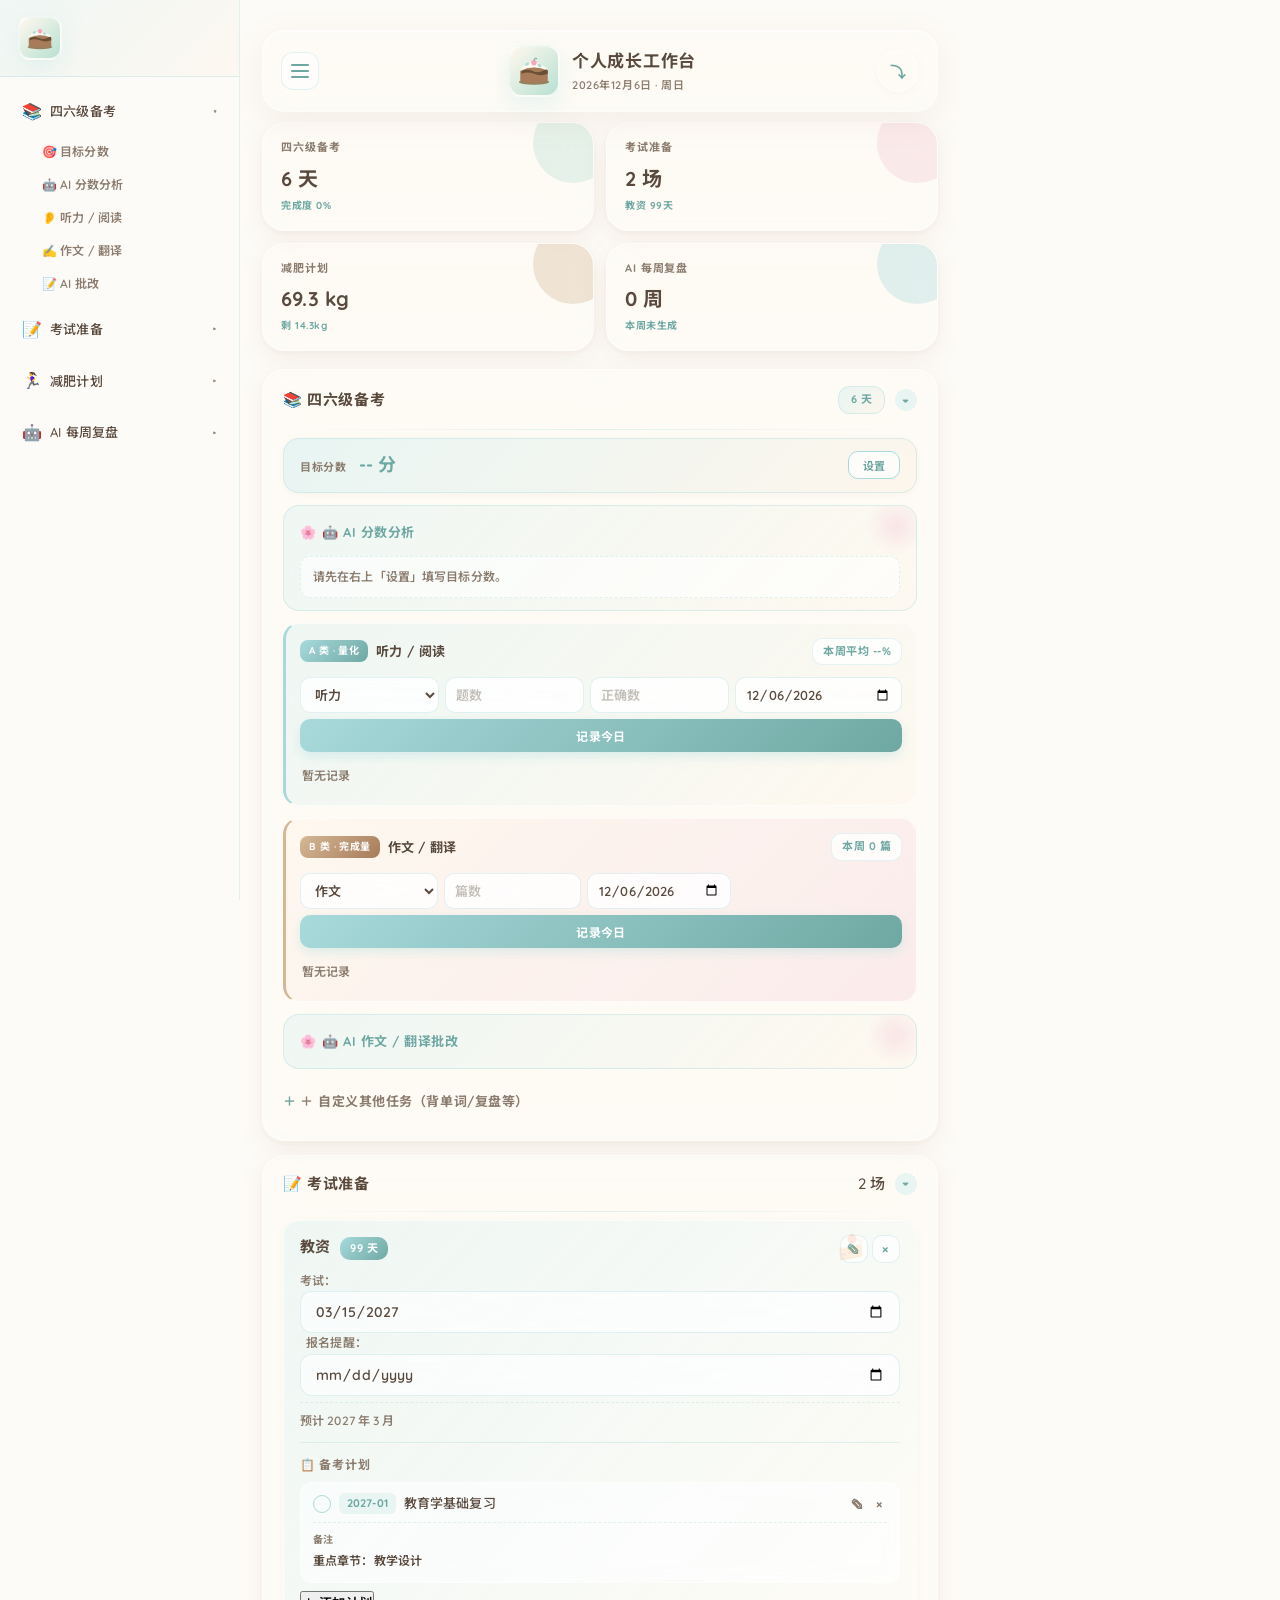
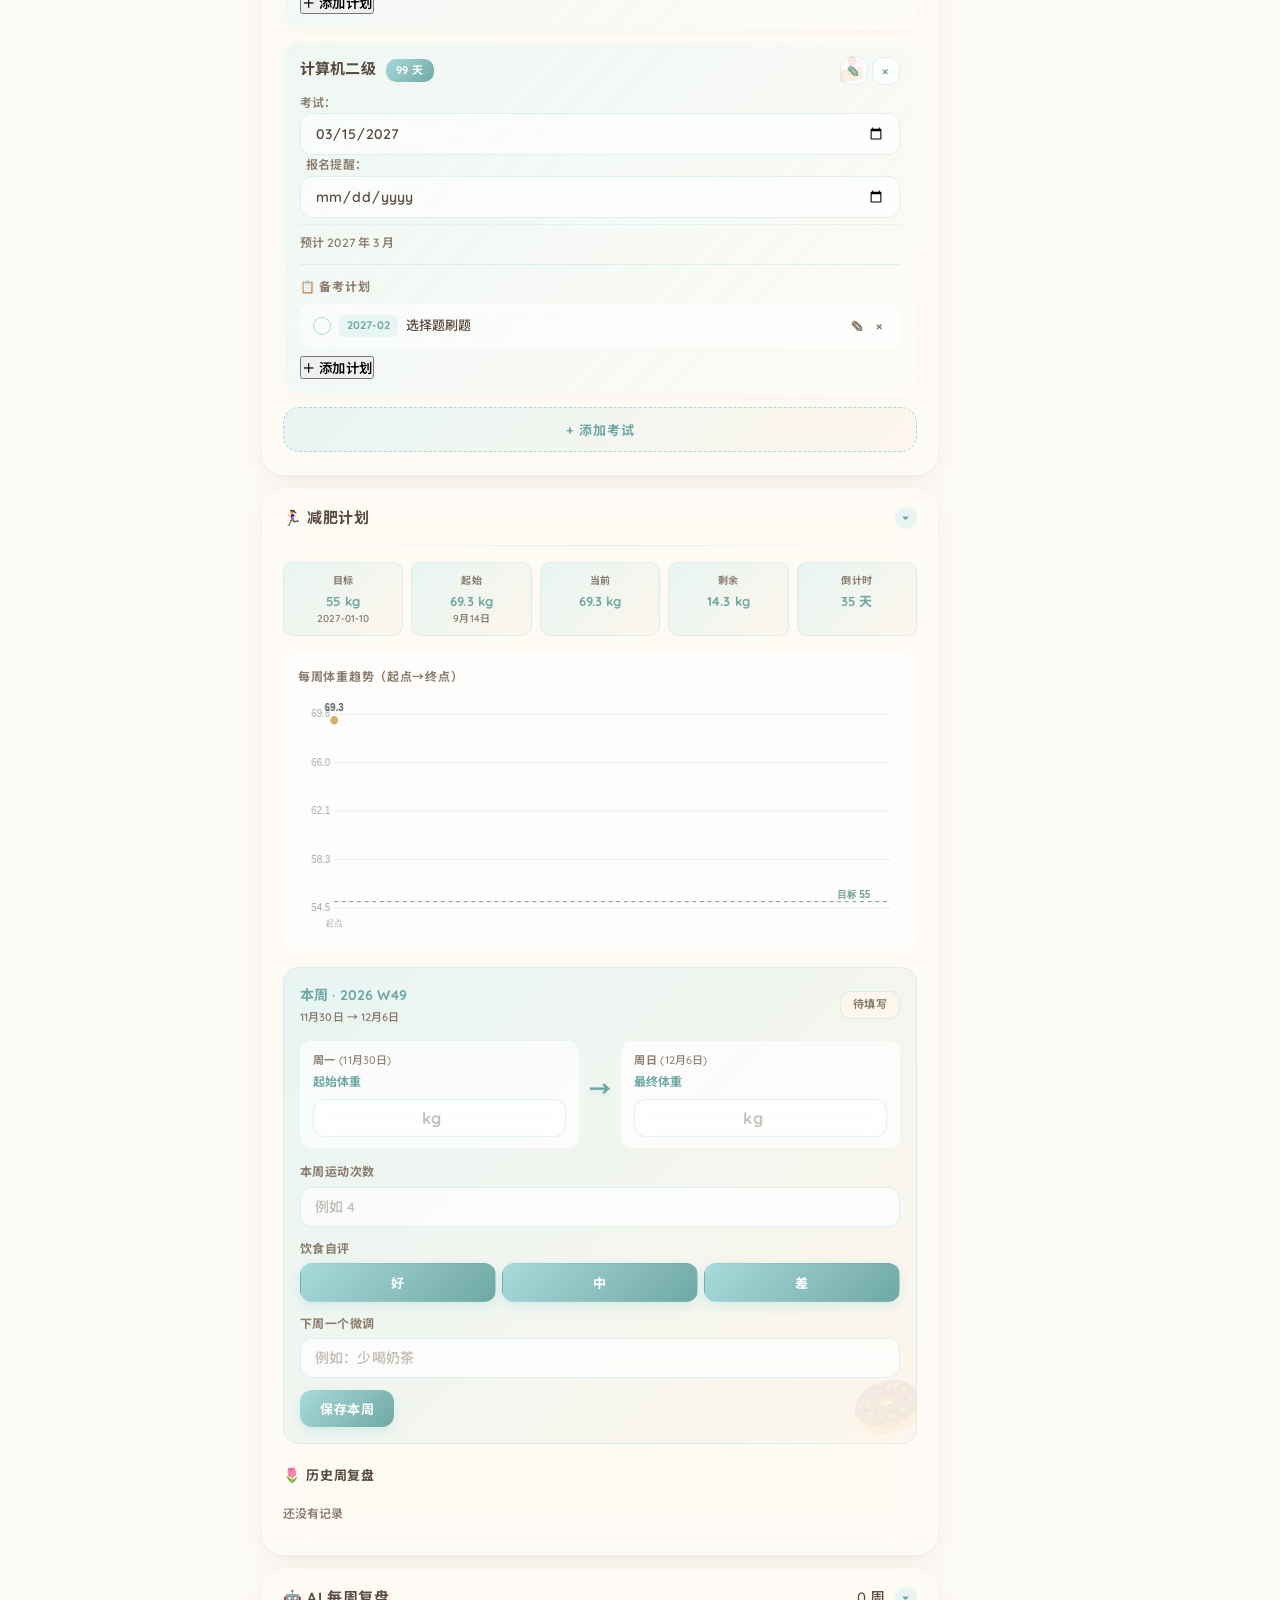
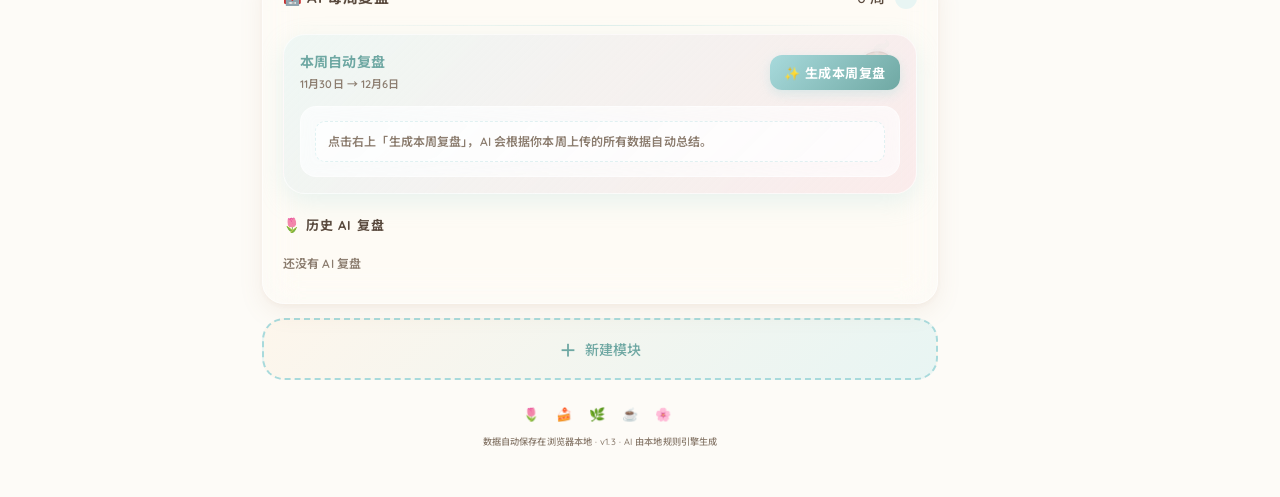
==== commit 1f11b74c: "Add files via upload" ====
--- a/index.html
+++ b/index.html
@@ -2,7 +2,8 @@
 <html lang="zh-CN">
 <head>
 <meta charset="UTF-8" />
-<meta name="viewport" content="width=device-width, initial-scale=1.0, maximum-scale=1.0, user-scalable=no" />
+<meta name="viewport" content="width=device-width, initial-scale=1.0, viewport-fit=cover" />
+<meta name="format-detection" content="telephone=no" />
 <meta name="apple-mobile-web-app-capable" content="yes" />
 <meta name="apple-mobile-web-app-status-bar-style" content="default" />
 <meta name="theme-color" content="#a8dadc" />
@@ -13,7 +14,7 @@
 <link rel="stylesheet" href="styles.css" />
 </head>
 <body>
-<!-- 韩式装饰背景层：磨砂柔光 + 波点 + 蕾丝边缘 -->
+<!-- 韩式装饰背景层 -->
 <div class="bg-deco">
   <div class="bg-blob bg-blob-1"></div>
   <div class="bg-blob bg-blob-2"></div>
@@ -27,24 +28,43 @@
   </svg>
 </div>
 
+<!-- 侧边导航 -->
+<aside class="sidebar" id="sidebar">
+  <div class="sidebar-head">
+    <div class="sidebar-logo">
+      <svg viewBox="0 0 64 64" width="36" height="36" aria-hidden="true">
+        <ellipse cx="32" cy="48" rx="22" ry="4" fill="#8b6f47" opacity="0.85"/>
+        <path d="M12 32 Q32 22 52 32 L52 46 Q32 52 12 46 Z" fill="#a87b5a"/>
+        <path d="M12 30 Q32 22 52 30 Q52 26 32 18 Q12 26 12 30 Z" fill="#fff8ee"/>
+        <path d="M14 32 Q22 28 30 32 Q38 36 46 31 Q52 28 52 32 L52 36 Q42 40 32 36 Q22 32 14 36 Z" fill="#6b4f35"/>
+        <circle cx="32" cy="20" r="4" fill="#f4a8b8"/>
+        <ellipse cx="22" cy="22" rx="3" ry="2" fill="#a8dadc" transform="rotate(-25 22 22)"/>
+        <ellipse cx="40" cy="24" rx="3" ry="2" fill="#a8dadc" transform="rotate(30 40 24)"/>
+      </svg>
+    </div>
+    <button class="sidebar-close" id="sidebarClose" aria-label="关闭菜单">×</button>
+  </div>
+  <nav class="sidebar-nav" id="sidebarNav">
+    <!-- 动态生成 -->
+  </nav>
+</aside>
+<div class="sidebar-mask" id="sidebarMask"></div>
+
 <div class="app">
   <!-- 顶部 / 仪表盘 -->
   <header class="topbar">
+    <button class="hamburger" id="hamburgerBtn" aria-label="打开菜单">
+      <span></span><span></span><span></span>
+    </button>
     <div class="brand">
       <div class="logo">
         <svg viewBox="0 0 64 64" width="44" height="44" aria-hidden="true">
-          <!-- 蛋糕底盘 -->
           <ellipse cx="32" cy="48" rx="22" ry="4" fill="#8b6f47" opacity="0.85"/>
-          <!-- 蛋糕体（巧克力层） -->
           <path d="M12 32 Q32 22 52 32 L52 46 Q32 52 12 46 Z" fill="#a87b5a"/>
-          <!-- 奶油层 -->
           <path d="M12 30 Q32 22 52 30 Q52 26 32 18 Q12 26 12 30 Z" fill="#fff8ee"/>
-          <!-- 巧克力淋面 -->
           <path d="M14 32 Q22 28 30 32 Q38 36 46 31 Q52 28 52 32 L52 36 Q42 40 32 36 Q22 32 14 36 Z" fill="#6b4f35"/>
-          <!-- 樱桃 -->
           <circle cx="32" cy="20" r="4" fill="#f4a8b8"/>
           <path d="M32 16 Q34 12 36 14" stroke="#7ba89a" stroke-width="1.5" fill="none" stroke-linecap="round"/>
-          <!-- 薄荷叶 -->
           <ellipse cx="22" cy="22" rx="3" ry="2" fill="#a8dadc" transform="rotate(-25 22 22)"/>
           <ellipse cx="40" cy="24" rx="3" ry="2" fill="#a8dadc" transform="rotate(30 40 24)"/>
         </svg>
@@ -58,7 +78,7 @@
   </header>
 
   <!-- 仪表盘卡片 -->
-  <section class="dashboard">
+  <section class="dashboard" id="dashboard">
     <div class="card-mini" data-target="cet">
       <div class="card-mini-title">四六级备考</div>
       <div class="card-mini-value" id="dashCetDays">-- 天</div>
@@ -82,7 +102,7 @@
   </section>
 
   <!-- 模块 1：四六级 -->
-  <section class="module" id="module-cet">
+  <section class="module" id="module-cet" data-builtin="cet">
     <header class="module-header" data-collapse="cet">
       <h2>📚 四六级备考</h2>
       <div class="module-meta">
@@ -92,8 +112,7 @@
     </header>
     <div class="module-body" id="body-cet">
 
-      <!-- 目标分数 -->
-      <div class="cet-goal-bar">
+      <div class="cet-goal-bar" id="anchor-cet-goal">
         <div class="cgb-text">
           <span class="cgb-label">目标分数</span>
           <span class="cgb-value" id="cetGoalDisplay">-- 分</span>
@@ -103,16 +122,14 @@
         </div>
       </div>
 
-      <!-- AI 分析 -->
-      <details class="ai-panel" id="cetAIPanel" open>
+      <details class="ai-panel" id="anchor-cet-ai" open>
         <summary>🤖 AI 分数分析</summary>
         <div class="ai-content" id="cetAIContent">
           <div class="ai-empty">先设置目标分数并录入数据，AI 才会出分析。</div>
         </div>
       </details>
 
-      <!-- A 类 -->
-      <div class="cet-block cet-a">
+      <div class="cet-block cet-a" id="anchor-cet-a">
         <div class="cet-block-head">
           <span class="cet-tag tag-a">A 类 · 量化</span>
           <h3>听力 / 阅读</h3>
@@ -133,8 +150,7 @@
         <div class="cet-list" id="cetAList"></div>
       </div>
 
-      <!-- B 类 -->
-      <div class="cet-block cet-b">
+      <div class="cet-block cet-b" id="anchor-cet-b">
         <div class="cet-block-head">
           <span class="cet-tag tag-b">B 类 · 完成量</span>
           <h3>作文 / 翻译</h3>
@@ -154,8 +170,7 @@
         <div class="cet-list" id="cetBList"></div>
       </div>
 
-      <!-- AI 批改：作文/翻译 -->
-      <details class="ai-panel" id="cetGradePanel">
+      <details class="ai-panel" id="anchor-cet-grade">
         <summary>🤖 AI 作文 / 翻译批改</summary>
         <div class="ai-content">
           <form id="gradeForm" class="grade-form">
@@ -180,15 +195,12 @@
             </div>
             <button type="submit" class="btn-primary">🤖 AI 批改</button>
           </form>
-
           <div class="grade-result" id="gradeResult"></div>
-
           <h4 class="section-subtitle">批改记录</h4>
           <div class="grade-history" id="gradeHistory"></div>
         </div>
       </details>
 
-      <!-- 自定义任务 -->
       <details class="add-task-wrap">
         <summary>＋ 自定义其他任务（背单词/复盘等）</summary>
         <form class="add-form" id="cetAddForm" style="margin-top:8px;">
@@ -197,12 +209,11 @@
         </form>
         <div class="task-list" id="cetTaskList" style="margin-top:8px;"></div>
       </details>
-
     </div>
   </section>
 
   <!-- 模块 2：考试准备 -->
-  <section class="module" id="module-exam">
+  <section class="module" id="module-exam" data-builtin="exam">
     <header class="module-header" data-collapse="exam">
       <h2>📝 考试准备</h2>
       <div class="module-meta">
@@ -217,7 +228,7 @@
   </section>
 
   <!-- 模块 3：减肥计划 -->
-  <section class="module" id="module-weight">
+  <section class="module" id="module-weight" data-builtin="weight">
     <header class="module-header" data-collapse="weight">
       <h2>🏃‍♀️ 减肥计划</h2>
       <div class="module-meta">
@@ -226,26 +237,11 @@
     </header>
     <div class="module-body" id="body-weight">
       <div class="weight-summary">
-        <div class="weight-stat">
-          <div class="label">目标</div>
-          <div class="value">55 kg<br><small>2027-01-10</small></div>
-        </div>
-        <div class="weight-stat">
-          <div class="label">起始</div>
-          <div class="value">69.3 kg<br><small>9月14日</small></div>
-        </div>
-        <div class="weight-stat">
-          <div class="label">当前</div>
-          <div class="value" id="weightCurrent">--</div>
-        </div>
-        <div class="weight-stat">
-          <div class="label">剩余</div>
-          <div class="value" id="weightRemain">--</div>
-        </div>
-        <div class="weight-stat">
-          <div class="label">倒计时</div>
-          <div class="value" id="weightCountdown">--</div>
-        </div>
+        <div class="weight-stat"><div class="label">目标</div><div class="value">55 kg<br><small>2027-01-10</small></div></div>
+        <div class="weight-stat"><div class="label">起始</div><div class="value">69.3 kg<br><small>9月14日</small></div></div>
+        <div class="weight-stat"><div class="label">当前</div><div class="value" id="weightCurrent">--</div></div>
+        <div class="weight-stat"><div class="label">剩余</div><div class="value" id="weightRemain">--</div></div>
+        <div class="weight-stat"><div class="label">倒计时</div><div class="value" id="weightCountdown">--</div></div>
       </div>
 
       <div class="weight-chart-wrap">
@@ -253,7 +249,6 @@
         <canvas id="weightChart" width="600" height="240"></canvas>
       </div>
 
-      <!-- 本周周记录 -->
       <div class="weight-week-card" id="weightWeekCard">
         <div class="week-card-head">
           <div>
@@ -262,7 +257,6 @@
           </div>
           <div class="week-card-status" id="weekCardStatus">待填写</div>
         </div>
-
         <div class="dual-weight">
           <div class="dw-block">
             <div class="dw-label">周一 <span id="dwMonDate">--</span></div>
@@ -276,7 +270,6 @@
             <input type="number" step="0.1" id="wwEndWeight" placeholder="kg" />
           </div>
         </div>
-
         <div class="form-row">
           <label>本周运动次数</label>
           <input type="number" id="wwExercise" min="0" placeholder="例如 4" />
@@ -302,7 +295,7 @@
   </section>
 
   <!-- 模块 4：AI 每周复盘 -->
-  <section class="module" id="module-weekly">
+  <section class="module" id="module-weekly" data-builtin="weekly">
     <header class="module-header" data-collapse="weekly">
       <h2>🤖 AI 每周复盘</h2>
       <div class="module-meta">
@@ -323,14 +316,22 @@
           <div class="ai-empty">点击右上「生成本周复盘」，AI 会根据你本周上传的所有数据自动总结。</div>
         </div>
       </div>
-
       <h3 class="section-title">历史 AI 复盘</h3>
       <div id="weeklyReviewList" class="weekly-list"></div>
     </div>
   </section>
 
+  <!-- 自定义模块插入点 -->
+  <div id="customModules"></div>
+
+  <!-- 新建模块按钮 -->
+  <button class="btn-add-module" id="addModuleBtn">
+    <span class="plus-icon">＋</span>
+    <span>新建模块</span>
+  </button>
+
   <footer class="footer">
-    <small>数据自动保存在浏览器本地 · v1.2 · AI 由本地规则引擎生成</small>
+    <small>数据自动保存在浏览器本地 · v1.3 · AI 由本地规则引擎生成</small>
   </footer>
 </div>
 
@@ -354,7 +355,7 @@
   </div>
 </div>
 
-<!-- 添加考试弹窗 -->
+<!-- 添加/编辑考试弹窗 -->
 <div class="modal" id="examModal">
   <div class="modal-content">
     <div class="modal-header">
@@ -381,6 +382,104 @@
       </div>
       <div class="modal-actions">
         <button type="button" class="btn-secondary" id="examModalCancel">取消</button>
+        <button type="submit" class="btn-primary">保存</button>
+      </div>
+    </form>
+  </div>
+</div>
+
+<!-- 计划条目弹窗（细化版） -->
+<div class="modal" id="planModal">
+  <div class="modal-content">
+    <div class="modal-header">
+      <h3 id="planModalTitle">添加计划</h3>
+      <button class="close-btn" id="planModalClose">×</button>
+    </div>
+    <form id="planForm">
+      <input type="hidden" id="planEditId" />
+      <input type="hidden" id="planExamId" />
+      <div class="form-row">
+        <label>时间（日期或自由文本）</label>
+        <input type="text" id="planTime" maxlength="60" placeholder="例如 2027-03-10 或 第一周 / 周末" required />
+      </div>
+      <div class="form-row">
+        <label>需要做的事项</label>
+        <input type="text" id="planText" maxlength="80" placeholder="例如：完成教育学第三章" required />
+      </div>
+      <div class="form-row">
+        <label>备注（心得、完成情况等，自由文本）</label>
+        <textarea id="planNote" rows="3" maxlength="500" placeholder="例如：复习到一半，重点在教学设计"></textarea>
+      </div>
+      <div class="modal-actions">
+        <button type="button" class="btn-secondary" id="planModalCancel">取消</button>
+        <button type="submit" class="btn-primary">保存</button>
+      </div>
+    </form>
+  </div>
+</div>
+
+<!-- 新建模块弹窗 -->
+<div class="modal" id="newModuleModal">
+  <div class="modal-content">
+    <div class="modal-header">
+      <h3>新建模块</h3>
+      <button class="close-btn" id="newModuleModalClose">×</button>
+    </div>
+    <form id="newModuleForm">
+      <div class="form-row">
+        <label>模块名称</label>
+        <input type="text" id="nmName" maxlength="20" placeholder="例如：考研英语" required />
+      </div>
+      <div class="form-row">
+        <label>模块图标（emoji）</label>
+        <input type="text" id="nmIcon" maxlength="2" placeholder="例如 🎯" value="🎯" />
+      </div>
+      <div class="form-row">
+        <label>模块类型</label>
+        <div class="nm-types">
+          <label class="nm-type-card">
+            <input type="radio" name="nmType" value="exam" checked />
+            <div class="nm-type-card-body">
+              <div class="nm-type-title">📝 考试型</div>
+              <div class="nm-type-desc">含考试日期、报名提醒、细化计划条目、备注</div>
+            </div>
+          </label>
+          <label class="nm-type-card">
+            <input type="radio" name="nmType" value="cet" />
+            <div class="nm-type-card-body">
+              <div class="nm-type-title">📚 量化型</div>
+              <div class="nm-type-desc">含目标分数、A/B 类任务记录、AI 分析、AI 批改</div>
+            </div>
+          </label>
+        </div>
+      </div>
+      <div class="modal-actions">
+        <button type="button" class="btn-secondary" id="newModuleModalCancel">取消</button>
+        <button type="submit" class="btn-primary">创建</button>
+      </div>
+    </form>
+  </div>
+</div>
+
+<!-- 编辑自定义模块信息弹窗 -->
+<div class="modal" id="editCustomModal">
+  <div class="modal-content">
+    <div class="modal-header">
+      <h3>编辑模块</h3>
+      <button class="close-btn" id="editCustomModalClose">×</button>
+    </div>
+    <form id="editCustomForm">
+      <input type="hidden" id="ecmId" />
+      <div class="form-row">
+        <label>模块名称</label>
+        <input type="text" id="ecmName" maxlength="20" required />
+      </div>
+      <div class="form-row">
+        <label>模块图标</label>
+        <input type="text" id="ecmIcon" maxlength="2" />
+      </div>
+      <div class="modal-actions">
+        <button type="button" class="btn-secondary" id="ecmDeleteBtn">删除模块</button>
         <button type="submit" class="btn-primary">保存</button>
       </div>
     </form>
--- a/styles.css
+++ b/styles.css
@@ -93,6 +93,31 @@
   font-family: var(--font-base) !important;
   font-weight: 600;
 }
+
+/* ===== 移动端硬性兜底 ===== */
+html {
+  -webkit-text-size-adjust: 100%;
+  text-size-adjust: 100%;
+  overflow-x: hidden;
+  width: 100%;
+}
+body {
+  overflow-x: hidden;
+  width: 100%;
+  max-width: 100vw;
+  position: relative;
+}
+.app {
+  width: 100%;
+  max-width: 100%;
+  overflow-x: hidden;
+}
+/* 所有元素禁止超出容器 */
+.app *, .app *::before, .app *::after {
+  max-width: 100%;
+}
+img, svg, canvas, video { max-width: 100%; height: auto; }
+pre, code { white-space: pre-wrap; word-break: break-word; }
 
 /* ===== 韩式装饰背景层 ===== */
 .bg-deco {
@@ -1503,20 +1528,546 @@
 }
 @keyframes spin { to { transform: rotate(360deg); } }
 
-/* ===== 响应式 ===== */
-@media (max-width: 480px) {
-  .weight-summary { grid-template-columns: repeat(5, 1fr); gap: 4px; }
-  .weight-stat .value { font-size: 12px; }
-  .cet-add-grid { grid-template-columns: 1fr 1fr; }
-  .cet-add-grid select { grid-column: span 1; }
-  .cet-add-grid input[type="date"] { grid-column: span 2; }
-  .ai-card-head { flex-direction: column; align-items: stretch; }
-  .ai-card-head button { width: 100%; }
-  .topbar { padding: 10px 14px; }
-  .topbar h1 { font-size: 15px; }
-  .logo { width: 44px; height: 44px; }
-  .card-mini-value { font-size: 17px; }
-}
+/* ===== 响应式：平板 / 小桌面 ===== */
 @media (min-width: 720px) {
   .app { padding: 22px; }
+}
+
+/* ===== 响应式：手机（≤ 600px） ===== */
+@media (max-width: 600px) {
+  html, body { font-size: 15px; }
+
+  .app {
+    padding: 10px;
+    padding-bottom: 90px;
+  }
+
+  /* 顶部导航 */
+  .topbar {
+    padding: 10px 14px;
+    border-radius: var(--radius);
+    margin-bottom: 12px;
+    top: 4px;
+  }
+  .logo { width: 42px; height: 42px; border-radius: 12px; }
+  .logo svg { width: 34px; height: 34px; }
+  .topbar h1 { font-size: 15px; }
+  .today { font-size: 10px; }
+  .icon-btn { width: 38px; height: 38px; font-size: 14px; }
+
+  /* 仪表盘：保持两列但更紧凑 */
+  .dashboard { gap: 8px; margin-bottom: 12px; }
+  .card-mini { padding: 13px 14px; border-radius: var(--radius); }
+  .card-mini-value { font-size: 17px; }
+  .card-mini-title { font-size: 10px; }
+  .card-mini-sub { font-size: 9px; }
+
+  /* 模块 */
+  .module { border-radius: var(--radius); margin-bottom: 10px; }
+  .module-header { padding: 13px 15px; }
+  .module-header h2 { font-size: 14px; }
+  .module-header::after { left: 15px; right: 15px; }
+  .module-body { padding: 6px 15px 18px; }
+  .countdown { font-size: 10px; padding: 3px 10px; }
+
+  /* 表单与按钮：触控友好 */
+  input[type="text"], input[type="number"], input[type="date"], textarea, select {
+    font-size: 16px; /* 防 iOS 自动缩放 */
+    padding: 9px 12px;
+  }
+  .btn-primary, .btn-secondary, .btn-mini { font-size: 13px; }
+
+  /* 四六级：四列改两列，日期整行 */
+  .cet-add-grid {
+    grid-template-columns: 1fr 1fr;
+    gap: 6px;
+  }
+  .cet-add-grid input[type="date"] { grid-column: span 2; }
+  .cet-add button { font-size: 13px; padding: 9px; }
+  .cet-block { padding: 12px 12px 12px 14px; }
+  .cet-block-head { flex-wrap: wrap; gap: 6px; }
+  .cet-block-head h3 { font-size: 13px; }
+  .cet-stat { font-size: 10px; padding: 3px 8px; width: 100%; text-align: center; margin-left: 0; }
+
+  /* 记录行：允许换行 */
+  .cet-record { flex-wrap: wrap; gap: 6px; padding: 8px 10px; font-size: 12px; }
+  .cet-record .cr-info { font-size: 12px; }
+
+  /* 目标分数条 */
+  .cet-goal-bar { padding: 10px 13px; flex-wrap: wrap; gap: 8px; }
+  .cgb-value { font-size: 16px; }
+
+  /* 减肥概览：5 列太挤 → 3 列两行 */
+  .weight-summary {
+    grid-template-columns: repeat(3, 1fr);
+    gap: 6px;
+  }
+  .weight-stat { padding: 8px 3px; }
+  .weight-stat .label { font-size: 9px; }
+  .weight-stat .value { font-size: 12px; }
+  .weight-stat .value small { font-size: 9px; }
+
+  /* 双体重输入 */
+  .dual-weight { gap: 6px; }
+  .dw-block { padding: 9px 10px; }
+  .dw-block input { font-size: 15px; padding: 7px 8px; }
+  .dw-arrow { font-size: 18px; }
+  .dw-name { font-size: 11px; }
+  .dw-label { font-size: 10px; }
+
+  /* 周卡片 */
+  .weight-week-card { padding: 13px; }
+  .weekly-card { padding: 12px; }
+  .review-card { padding: 13px; }
+  .weekly-card .weekly-row { font-size: 12px; gap: 4px 10px; }
+  .weekly-card .weekly-text { font-size: 12px; padding: 8px 10px; }
+
+  /* 考试卡 */
+  .exam-card { padding: 12px 14px; }
+  .exam-title { font-size: 14px; }
+  .exam-meta { font-size: 11px; }
+
+  /* AI 区域 */
+  .ai-panel { padding: 10px 13px; }
+  .ai-block { padding: 10px 12px; }
+  .ai-row { font-size: 12px; }
+  .ai-tip { font-size: 11px; padding: 8px 10px; }
+  .ai-card { padding: 13px; }
+  .ai-card-head { flex-direction: column; align-items: stretch; gap: 10px; }
+  .ai-card-head button { width: 100%; }
+  .ai-result { padding: 12px; }
+
+  /* 批改 */
+  .grade-form { padding: 12px; }
+  .grade-summary { flex-direction: column; gap: 8px; align-items: stretch; text-align: center; }
+  .grade-score { font-size: 24px; }
+  .grade-mini-head { flex-wrap: wrap; gap: 6px; }
+
+  /* 弹窗：全宽更好点 */
+  .modal { padding: 12px; }
+  .modal-content { padding: 18px; border-radius: var(--radius); max-height: 88vh; }
+  .modal-actions { flex-direction: column-reverse; }
+  .modal-actions button { width: 100%; }
+
+  /* 评分按钮组 */
+  .rating-group button { padding: 8px; font-size: 13px; }
+
+  /* Toast */
+  .toast { font-size: 12px; padding: 9px 18px; max-width: 88vw; text-align: center; }
+
+  /* Footer */
+  .footer { padding: 18px 12px; font-size: 10px; }
+  .footer::before { font-size: 11px; letter-spacing: 0.3em; }
+
+  /* 背景装饰在手机上稍微收敛，避免视觉干扰 */
+  .bg-blob { filter: blur(50px); opacity: 0.35; }
+  .bg-blob-2 { right: -140px; }
+  .bg-blob-3 { display: none; }
+  .bg-dots { background-size: 22px 22px; opacity: 0.35; }
+}
+
+/* ===== 响应式：超小屏（≤ 380px） ===== */
+@media (max-width: 380px) {
+  .app { padding: 8px; }
+  .topbar h1 { font-size: 14px; }
+  .card-mini-value { font-size: 15px; }
+  .weight-summary { grid-template-columns: repeat(2, 1fr); }
+  .cet-add-grid { grid-template-columns: 1fr; }
+  .cet-add-grid input[type="date"] { grid-column: span 1; }
+  .dual-weight { grid-template-columns: 1fr; }
+  .dw-arrow { transform: rotate(90deg); padding: 0; text-align: center; }
+}
+
+/* ==========================================================
+   📐 v1.3 新增：侧边导航 / 计划细化 / 自定义模块
+   ========================================================== */
+
+/* ===== 侧边导航 ===== */
+.hamburger {
+  display: none;
+  width: 38px; height: 38px;
+  background: rgba(255, 255, 255, 0.6);
+  border: 1px solid var(--border);
+  border-radius: 12px;
+  cursor: pointer;
+  flex-direction: column;
+  justify-content: center;
+  align-items: center;
+  gap: 4px;
+  margin-right: 8px;
+  transition: all .25s;
+  -webkit-backdrop-filter: blur(8px);
+  backdrop-filter: blur(8px);
+}
+.hamburger:hover { background: var(--primary-2); }
+.hamburger span {
+  display: block;
+  width: 18px; height: 2px;
+  background: var(--text-mint);
+  border-radius: 1px;
+  transition: all .3s;
+}
+
+.sidebar {
+  position: fixed;
+  top: 0; left: 0;
+  height: 100vh;
+  width: 240px;
+  background: rgba(253, 251, 247, 0.92);
+  -webkit-backdrop-filter: blur(24px) saturate(160%);
+  backdrop-filter: blur(24px) saturate(160%);
+  border-right: 1px solid var(--border);
+  box-shadow: 8px 0 32px rgba(168, 123, 90, 0.10);
+  z-index: 200;
+  display: flex;
+  flex-direction: column;
+  transform: translateX(-100%);
+  transition: transform .35s cubic-bezier(.4, 0, .2, 1);
+}
+.sidebar.open { transform: translateX(0); }
+
+.sidebar-head {
+  display: flex;
+  align-items: center;
+  justify-content: space-between;
+  padding: 16px 18px;
+  border-bottom: 1px solid var(--border);
+  background: linear-gradient(135deg, rgba(232, 245, 243, 0.6), rgba(253, 246, 236, 0.6));
+}
+.sidebar-logo {
+  width: 44px; height: 44px;
+  border-radius: 12px;
+  background: linear-gradient(135deg, var(--cream) 0%, var(--primary-2) 100%);
+  display: flex; align-items: center; justify-content: center;
+  box-shadow: var(--shadow-mint);
+  border: 2px solid rgba(255, 255, 255, 0.7);
+}
+.sidebar-close {
+  background: none;
+  border: none;
+  font-size: 22px;
+  color: var(--text-soft);
+  cursor: pointer;
+  width: 32px; height: 32px;
+  border-radius: 50%;
+  transition: all .2s;
+}
+.sidebar-close:hover { background: var(--primary-bg); color: var(--text-mint); }
+
+.sidebar-nav {
+  flex: 1;
+  overflow-y: auto;
+  padding: 12px 10px 24px;
+  scrollbar-width: thin;
+}
+.sidebar-nav::-webkit-scrollbar { width: 4px; }
+.sidebar-nav::-webkit-scrollbar-thumb { background: var(--primary-light); border-radius: 2px; }
+
+/* 菜单分组 */
+.nav-group {
+  margin-bottom: 6px;
+}
+.nav-group-head {
+  display: flex;
+  align-items: center;
+  gap: 8px;
+  padding: 10px 12px;
+  border-radius: 12px;
+  cursor: pointer;
+  font-weight: 700;
+  font-size: 13px;
+  color: var(--text);
+  letter-spacing: 0.04em;
+  transition: background .2s;
+  user-select: none;
+}
+.nav-group-head:hover { background: rgba(168, 219, 220, 0.2); }
+.nav-group-head .ng-icon { font-size: 16px; flex-shrink: 0; }
+.nav-group-head .ng-title { flex: 1; }
+.nav-group-head .ng-arrow {
+  font-size: 10px;
+  color: var(--text-soft);
+  transition: transform .25s;
+}
+.nav-group.open .ng-arrow { transform: rotate(90deg); }
+
+.nav-group-body {
+  max-height: 0;
+  overflow: hidden;
+  transition: max-height .35s cubic-bezier(.4, 0, .2, 1);
+}
+.nav-group.open .nav-group-body { max-height: 800px; }
+
+.nav-sub {
+  display: block;
+  padding: 7px 12px 7px 32px;
+  border-radius: 10px;
+  font-size: 12px;
+  color: var(--text-soft);
+  cursor: pointer;
+  transition: all .2s;
+  position: relative;
+  font-weight: 600;
+}
+.nav-sub::before {
+  content: '';
+  position: absolute;
+  left: 18px;
+  top: 50%;
+  width: 8px;
+  height: 1px;
+  background: var(--primary-light);
+}
+.nav-sub:hover {
+  background: var(--primary-bg);
+  color: var(--text-mint);
+  transform: translateX(2px);
+}
+.nav-sub.active {
+  background: linear-gradient(135deg, var(--primary) 0%, var(--primary-dark) 100%);
+  color: white;
+  font-weight: 700;
+}
+.nav-sub.active::before { background: rgba(255, 255, 255, 0.6); }
+
+.nav-sub-sub {
+  display: block;
+  padding: 5px 12px 5px 44px;
+  font-size: 11px;
+  color: var(--gray-mid);
+  cursor: pointer;
+  transition: color .2s;
+  font-weight: 600;
+}
+.nav-sub-sub:hover { color: var(--text-mint); }
+
+.nav-empty {
+  font-size: 11px;
+  color: var(--gray-mid);
+  padding: 5px 12px 5px 32px;
+  font-style: italic;
+}
+
+.sidebar-mask {
+  position: fixed;
+  inset: 0;
+  background: rgba(90, 74, 62, 0.35);
+  -webkit-backdrop-filter: blur(2px);
+  backdrop-filter: blur(2px);
+  z-index: 199;
+  opacity: 0;
+  pointer-events: none;
+  transition: opacity .3s;
+}
+.sidebar-mask.show {
+  opacity: 1;
+  pointer-events: auto;
+}
+
+/* 桌面端布局：侧边栏常驻 */
+@media (min-width: 901px) {
+  .hamburger { display: flex; }
+  .sidebar {
+    transform: translateX(0);
+    box-shadow: 0 0 0 0 transparent;
+  }
+  .sidebar-close { display: none; }
+  .sidebar-mask { display: none; }
+  .app {
+    margin-left: 240px;
+    max-width: 720px;
+  }
+}
+
+/* ===== 计划条目细化 ===== */
+.plan-item-rich {
+  background: rgba(255, 255, 255, 0.6);
+  -webkit-backdrop-filter: blur(8px);
+  backdrop-filter: blur(8px);
+  border-radius: 12px;
+  padding: 10px 12px;
+  margin-bottom: 8px;
+  border: 1px solid rgba(255, 255, 255, 0.5);
+  transition: all .25s ease;
+}
+.plan-item-rich:hover { box-shadow: var(--shadow-sm); transform: translateX(2px); }
+.plan-item-rich .pir-head {
+  display: flex;
+  align-items: center;
+  gap: 8px;
+  font-size: 13px;
+  font-weight: 700;
+  color: var(--text);
+}
+.plan-item-rich .pir-check {
+  width: 18px; height: 18px;
+  border: 1.5px solid var(--primary);
+  border-radius: 50%;
+  cursor: pointer;
+  flex-shrink: 0;
+  display: flex; align-items: center; justify-content: center;
+  font-size: 11px;
+  color: transparent;
+  font-weight: 800;
+  transition: all .25s;
+}
+.plan-item-rich .pir-check.done {
+  background: linear-gradient(135deg, var(--primary), var(--primary-dark));
+  color: white;
+  border-color: var(--primary-dark);
+}
+.plan-item-rich .pir-time {
+  font-size: 11px;
+  color: var(--text-mint);
+  background: var(--primary-bg);
+  padding: 2px 8px;
+  border-radius: 6px;
+  font-weight: 700;
+  flex-shrink: 0;
+}
+.plan-item-rich .pir-text { flex: 1; }
+.plan-item-rich.done .pir-text { text-decoration: line-through; color: var(--text-soft); }
+.plan-item-rich .pir-actions { display: flex; gap: 4px; }
+.plan-item-rich .pir-actions button {
+  background: none;
+  border: none;
+  color: var(--text-soft);
+  cursor: pointer;
+  font-size: 13px;
+  padding: 2px 4px;
+  font-weight: 700;
+  transition: color .2s;
+}
+.plan-item-rich .pir-actions button:hover { color: var(--text-mint); }
+.plan-item-rich .pir-actions .pir-del:hover { color: var(--accent-rose); }
+.plan-item-rich .pir-note {
+  margin-top: 8px;
+  padding-top: 8px;
+  border-top: 1px dashed var(--border);
+  font-size: 12px;
+  color: var(--text);
+  font-weight: 600;
+  line-height: 1.7;
+  white-space: pre-wrap;
+}
+.plan-item-rich .pir-note-label {
+  font-size: 10px;
+  color: var(--text-soft);
+  font-weight: 700;
+  margin-bottom: 3px;
+  letter-spacing: 0.04em;
+}
+.plan-item-rich .pir-note:empty,
+.plan-item-rich .pir-note:empty + * { display: none; }
+
+/* ===== 新建模块按钮 ===== */
+.btn-add-module {
+  width: 100%;
+  background: linear-gradient(135deg, var(--cream-2) 0%, var(--primary-bg) 100%);
+  border: 2px dashed var(--primary);
+  color: var(--text-mint);
+  padding: 16px;
+  border-radius: var(--radius-lg);
+  font-size: 14px;
+  cursor: pointer;
+  margin-top: 14px;
+  font-weight: 700;
+  letter-spacing: 0.06em;
+  transition: all .3s ease;
+  display: flex;
+  align-items: center;
+  justify-content: center;
+  gap: 8px;
+}
+.btn-add-module:hover {
+  background: linear-gradient(135deg, var(--primary) 0%, var(--primary-dark) 100%);
+  color: white;
+  border-style: solid;
+  transform: translateY(-2px);
+  box-shadow: var(--shadow-mint);
+}
+.plus-icon {
+  font-size: 18px;
+  font-weight: 700;
+}
+
+/* 模块头部加按钮 */
+.module-meta .module-edit-btn {
+  background: none;
+  border: none;
+  color: var(--text-soft);
+  cursor: pointer;
+  font-size: 14px;
+  padding: 4px 6px;
+  border-radius: 8px;
+  transition: all .2s;
+}
+.module-meta .module-edit-btn:hover {
+  background: var(--primary-bg);
+  color: var(--text-mint);
+}
+
+/* ===== 新建模块弹窗：类型选择卡 ===== */
+.nm-types { display: flex; flex-direction: column; gap: 10px; }
+.nm-type-card {
+  display: block;
+  cursor: pointer;
+  position: relative;
+}
+.nm-type-card input[type="radio"] {
+  position: absolute;
+  opacity: 0;
+  pointer-events: none;
+}
+.nm-type-card-body {
+  background: rgba(255, 255, 255, 0.6);
+  border: 1.5px solid var(--border);
+  border-radius: 12px;
+  padding: 12px 14px;
+  transition: all .25s;
+}
+.nm-type-card input[type="radio"]:checked + .nm-type-card-body {
+  border-color: var(--primary);
+  background: linear-gradient(135deg, rgba(232, 245, 243, 0.7), rgba(253, 246, 236, 0.7));
+  box-shadow: 0 4px 12px rgba(168, 219, 220, 0.3);
+}
+.nm-type-card:hover .nm-type-card-body {
+  border-color: var(--primary-light);
+}
+.nm-type-title {
+  font-size: 14px;
+  font-weight: 700 !important;
+  color: var(--text);
+  margin-bottom: 3px;
+}
+.nm-type-desc {
+  font-size: 12px;
+  color: var(--text-soft);
+  font-weight: 600;
+  line-height: 1.5;
+}
+
+/* ===== 自定义模块：复用现有 cet/exam 类 ===== */
+.custom-module .exam-actions .delete-plan-all { color: var(--accent-rose); }
+
+/* ===== 移动端：菜单汉堡 + 隐藏侧边 ===== */
+@media (max-width: 900px) {
+  .hamburger { display: flex; }
+  .app { margin-left: 0; max-width: 100%; }
+}
+
+@media (max-width: 600px) {
+  .hamburger { width: 36px; height: 36px; margin-right: 6px; }
+  .hamburger span { width: 16px; }
+  .topbar .brand { gap: 10px; }
+  .sidebar { width: 84vw; max-width: 320px; }
+  .nav-group-head { padding: 9px 12px; font-size: 12px; }
+  .nav-sub { font-size: 11px; padding: 6px 10px 6px 28px; }
+  .nav-sub::before { left: 14px; }
+  .nav-sub-sub { padding: 4px 10px 4px 40px; font-size: 10px; }
+  .plan-item-rich { padding: 9px 10px; }
+  .plan-item-rich .pir-time { font-size: 10px; }
+  .plan-item-rich .pir-text { font-size: 12px; }
+  .plan-item-rich .pir-head { flex-wrap: wrap; gap: 6px; }
+  .btn-add-module { padding: 14px; font-size: 13px; }
 }
